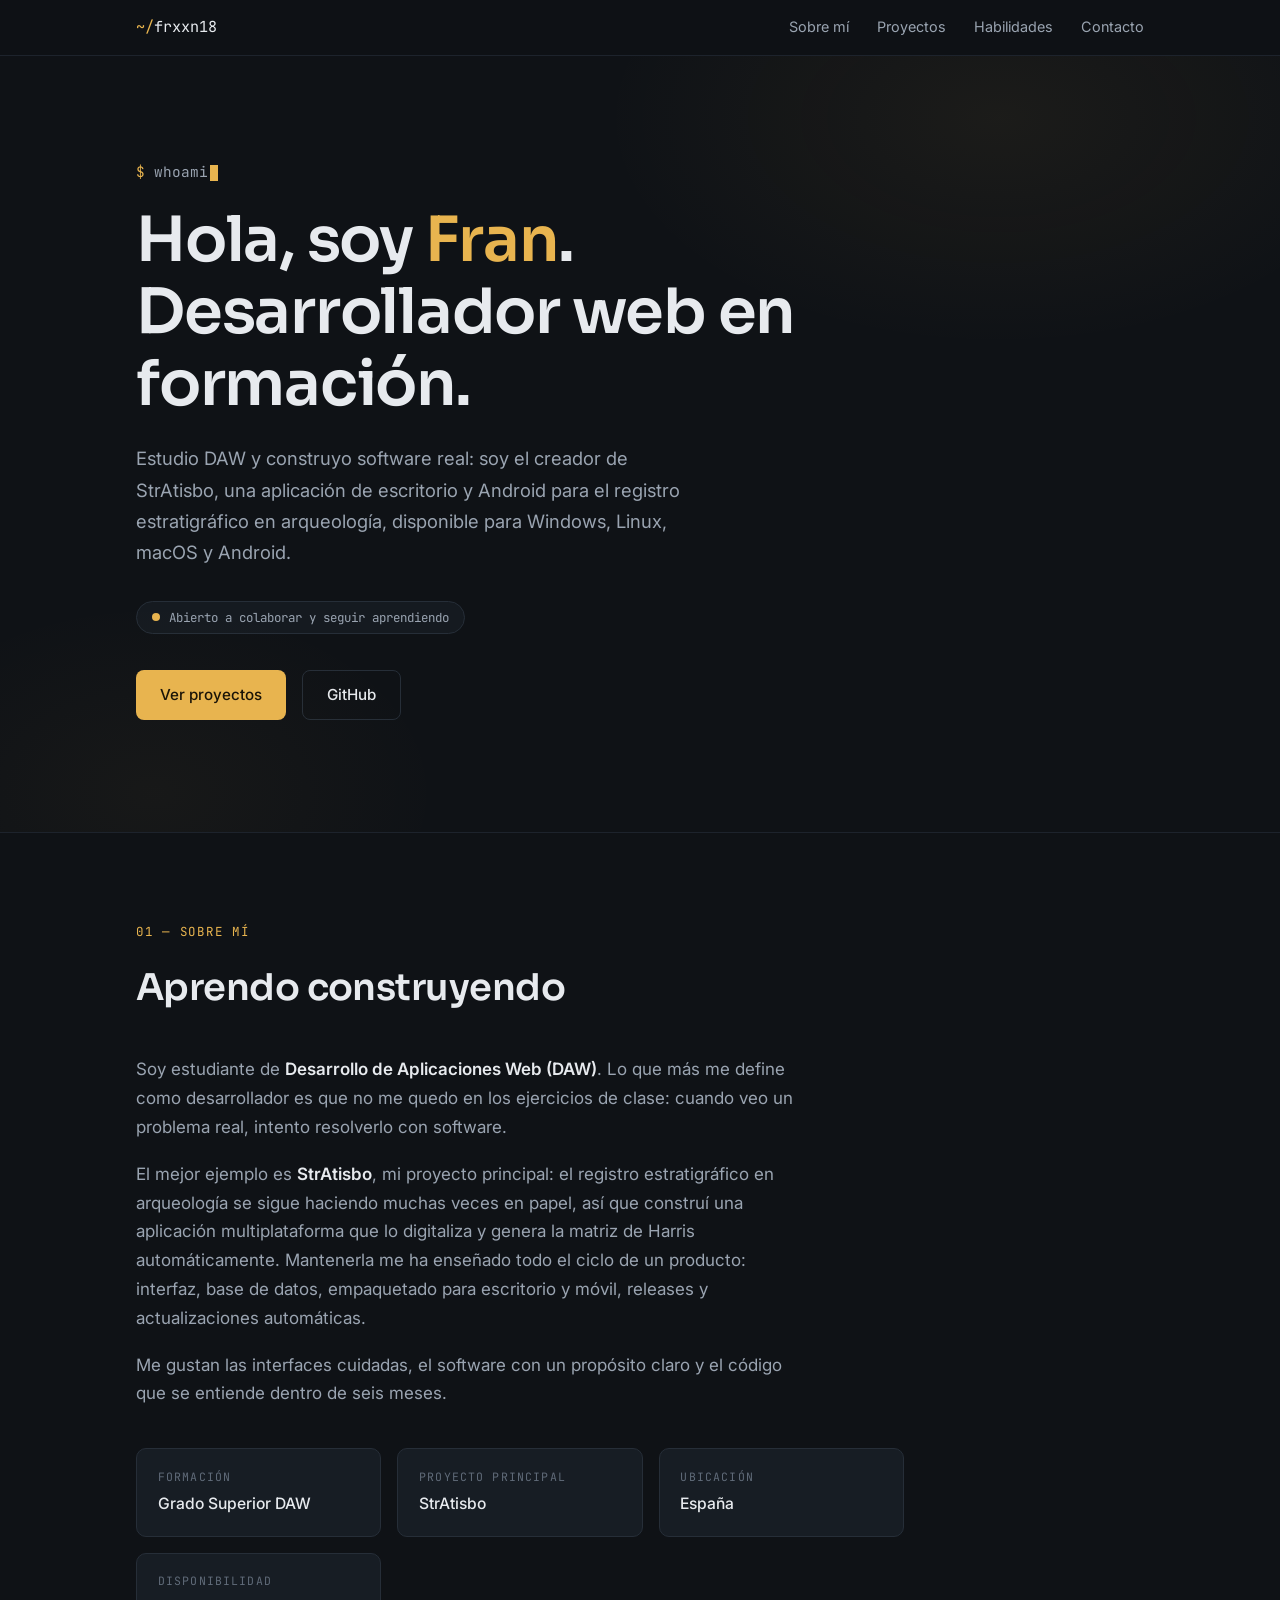
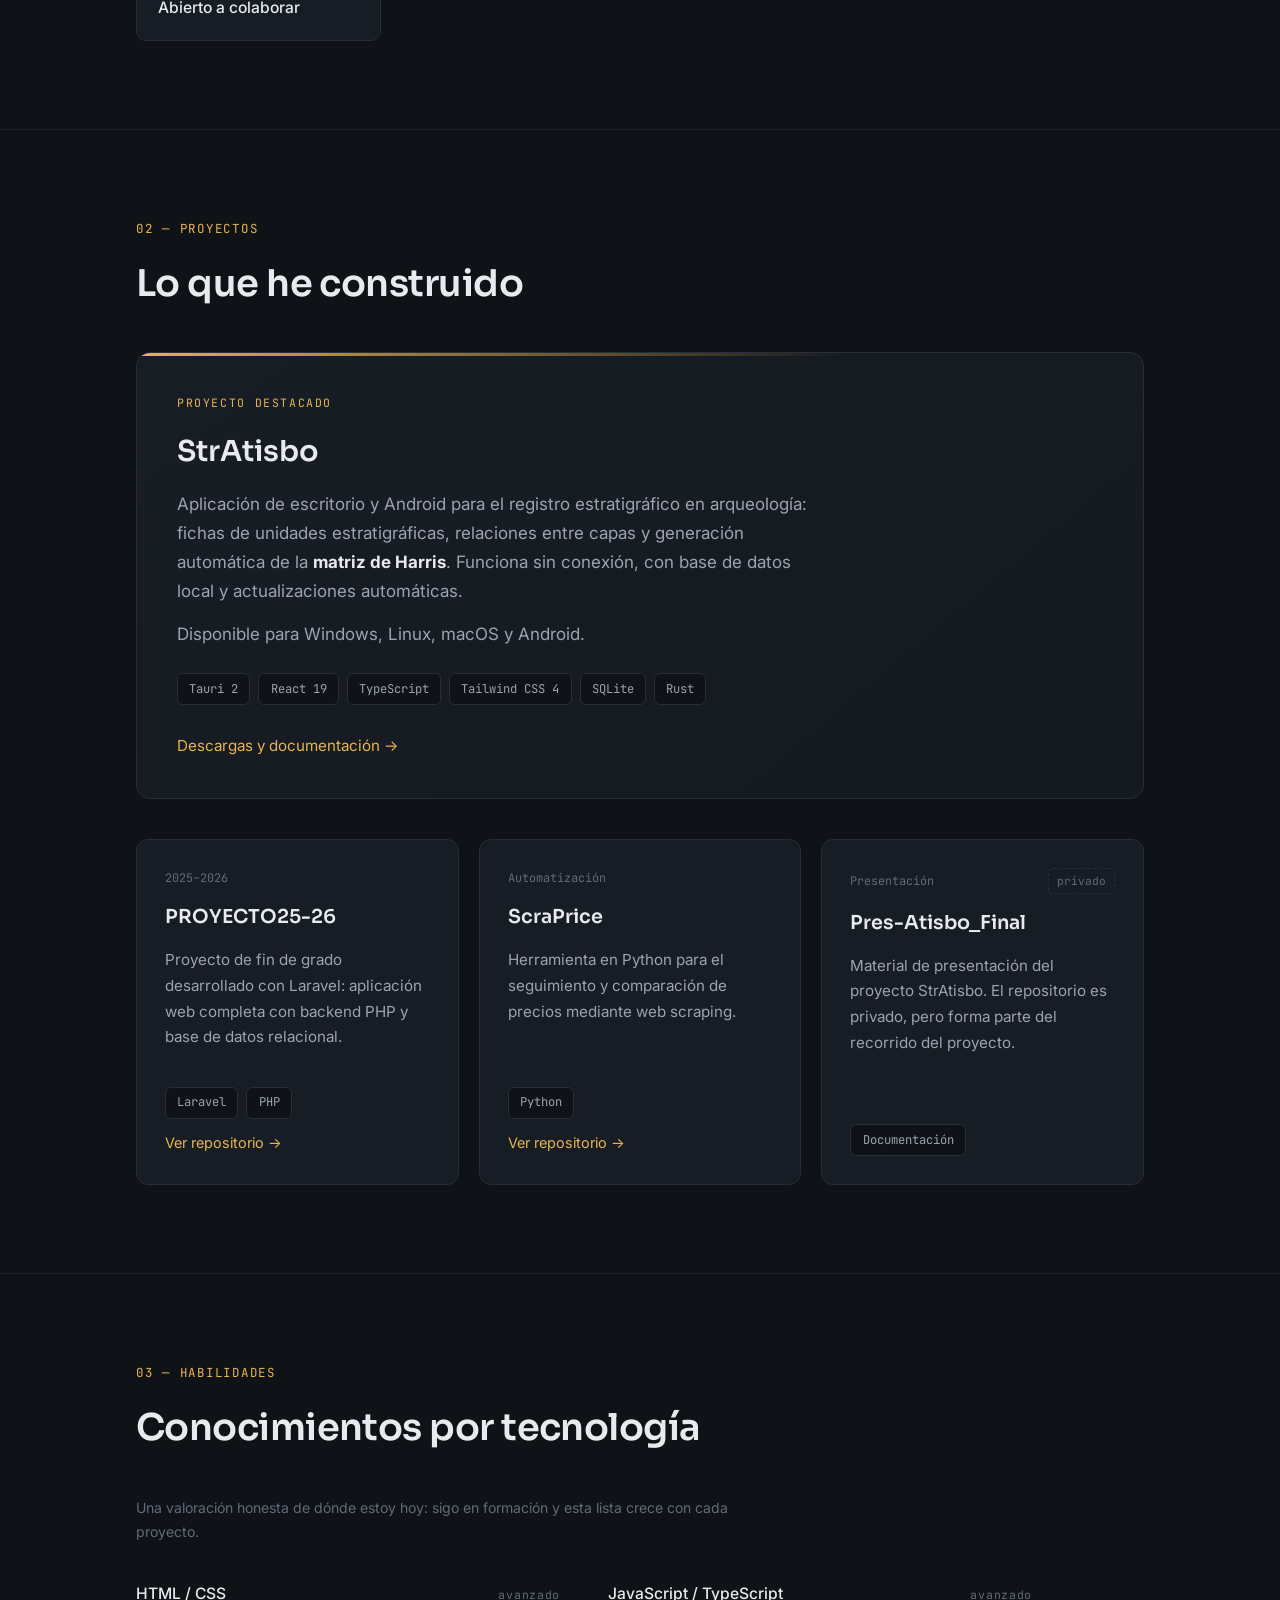
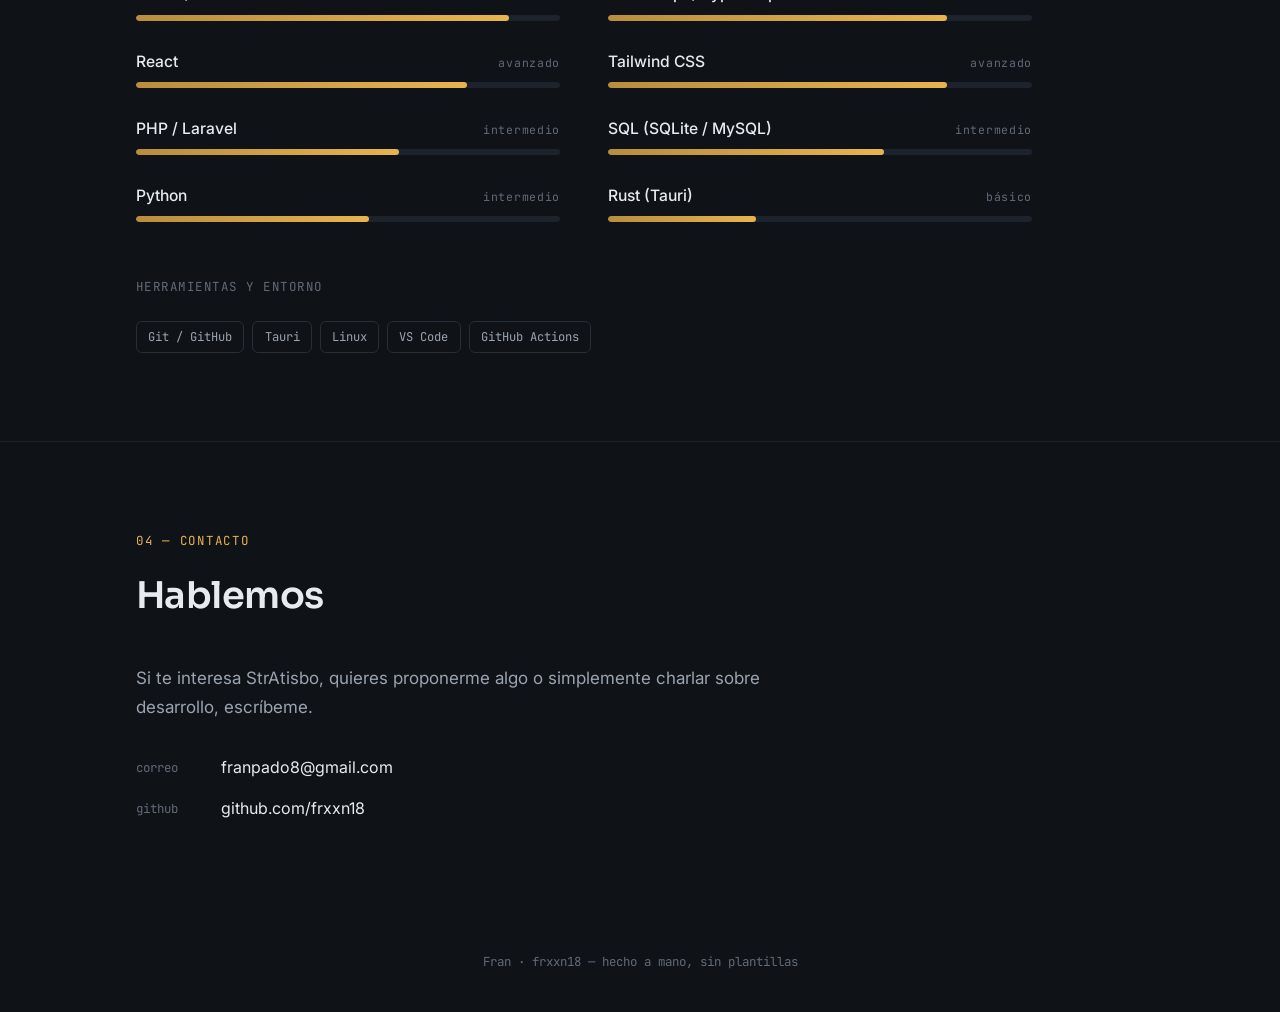
==== index.html @ 263c470e "Portfolio inicial: one-page en español profesional" ====
<!DOCTYPE html>
<html lang="es">
<head>
<meta charset="UTF-8">
<meta name="viewport" content="width=device-width, initial-scale=1.0">
<title>Fran · Desarrollador web</title>
<meta name="description" content="Portfolio de Fran (frxxn18): desarrollador web en formación (DAW) y creador de StrAtisbo. Proyectos, tecnologías y contacto.">
<link rel="preconnect" href="https://fonts.googleapis.com">
<link rel="preconnect" href="https://fonts.gstatic.com" crossorigin>
<link href="https://fonts.googleapis.com/css2?family=Sora:wght@400;500;600;700&family=Inter:wght@400;500;600&family=JetBrains+Mono:wght@400;500&display=swap" rel="stylesheet">
<link rel="icon" href="data:image/svg+xml,<svg xmlns='http://www.w3.org/2000/svg' viewBox='0 0 32 32'><rect width='32' height='32' rx='7' fill='%23101318'/><text x='16' y='22' font-family='monospace' font-size='15' font-weight='bold' fill='%23e8b44f' text-anchor='middle'>fr</text></svg>">
<style>
:root{
  --bg:#0f1216;
  --bg-raised:#151a20;
  --bg-card:#171d24;
  --line:#262e38;
  --line-soft:#1d232c;
  --text:#e7eaee;
  --text-dim:#9aa4b1;
  --text-faint:#606b79;
  --accent:#e8b44f;
  --accent-dim:#b98d3e;
  --font-display:"Sora",system-ui,sans-serif;
  --font-body:"Inter",system-ui,sans-serif;
  --font-mono:"JetBrains Mono",ui-monospace,monospace;
}
*{margin:0;padding:0;box-sizing:border-box}
html{scroll-behavior:smooth;scroll-padding-top:5.5rem}
body{
  background:var(--bg);
  color:var(--text);
  font-family:var(--font-body);
  font-size:1.0625rem;
  line-height:1.7;
  -webkit-font-smoothing:antialiased;
}
::selection{background:var(--accent);color:#14100a}
a{color:var(--accent);text-decoration:none}
a:hover{text-decoration:underline;text-underline-offset:3px}
.wrap{max-width:66rem;margin:0 auto;padding:0 1.5rem}

/* ---------- nav ---------- */
nav{
  position:sticky;top:0;z-index:50;
  background:rgba(15,18,22,.85);
  backdrop-filter:blur(12px);
  border-bottom:1px solid var(--line-soft);
}
.nav-inner{
  max-width:66rem;margin:0 auto;padding:.9rem 1.5rem;
  display:flex;align-items:center;justify-content:space-between;gap:1rem;
}
.brand{font-family:var(--font-mono);font-size:.95rem;color:var(--text)}
.brand:hover{text-decoration:none;color:var(--accent)}
.brand .accent{color:var(--accent)}
.nav-links{display:flex;gap:1.75rem;font-size:.9rem}
.nav-links a{color:var(--text-dim)}
.nav-links a:hover{color:var(--text);text-decoration:none}
@media(max-width:640px){.nav-links{display:none}}

/* ---------- hero ---------- */
header.hero{
  position:relative;
  padding:6.5rem 0 7rem;
  border-bottom:1px solid var(--line-soft);
  overflow:hidden;
}
.hero::before{
  content:"";position:absolute;inset:0;pointer-events:none;
  background:
    radial-gradient(38rem 22rem at 78% 8%,rgba(232,180,79,.06),transparent 65%),
    radial-gradient(30rem 20rem at 12% 95%,rgba(232,180,79,.04),transparent 60%);
}
.hero-kicker{
  font-family:var(--font-mono);font-size:.9rem;color:var(--text-dim);
  margin-bottom:1.25rem;display:block;
}
.hero-kicker .prompt{color:var(--accent)}
.hero-kicker .cursor{
  display:inline-block;width:.55em;height:1.1em;background:var(--accent);
  vertical-align:text-bottom;margin-left:2px;
  animation:blink 1.1s steps(1) infinite;
}
@keyframes blink{50%{opacity:0}}
h1{
  font-family:var(--font-display);font-weight:600;
  font-size:clamp(2.4rem,5.5vw,3.9rem);
  line-height:1.15;letter-spacing:-.02em;
  max-width:20ch;
}
h1 .accent{color:var(--accent)}
.hero p.lede{
  margin-top:1.5rem;max-width:35rem;
  color:var(--text-dim);font-size:1.15rem;
}
.status{
  display:inline-flex;align-items:center;gap:.55rem;
  font-family:var(--font-mono);font-size:.78rem;color:var(--text-dim);
  border:1px solid var(--line);border-radius:99px;
  padding:.32rem .95rem;margin-top:2rem;
  background:var(--bg-raised);
}
.status .dot{
  width:.5rem;height:.5rem;border-radius:50%;background:var(--accent);
  animation:pulse 2.4s infinite;
}
@keyframes pulse{
  0%{box-shadow:0 0 0 0 rgba(232,180,79,.45)}
  70%{box-shadow:0 0 0 7px rgba(232,180,79,0)}
  100%{box-shadow:0 0 0 0 rgba(232,180,79,0)}
}
.hero-actions{margin-top:2.25rem;display:flex;gap:1rem;flex-wrap:wrap}
.btn{
  display:inline-flex;align-items:center;gap:.5rem;
  padding:.7rem 1.5rem;border-radius:8px;
  font-size:.95rem;font-weight:500;
  transition:transform .15s ease,background .15s ease,border-color .15s ease;
}
.btn:hover{text-decoration:none;transform:translateY(-2px)}
.btn-solid{background:var(--accent);color:#171106}
.btn-solid:hover{background:#f0c165}
.btn-ghost{border:1px solid var(--line);color:var(--text)}
.btn-ghost:hover{border-color:var(--accent-dim)}

/* ---------- sections ---------- */
section{padding:5.5rem 0;border-bottom:1px solid var(--line-soft)}
.kicker{
  font-family:var(--font-mono);font-size:.78rem;letter-spacing:.14em;
  color:var(--accent);text-transform:uppercase;margin-bottom:.9rem;
}
h2{
  font-family:var(--font-display);font-weight:600;
  font-size:clamp(1.7rem,3.2vw,2.3rem);letter-spacing:-.015em;
  margin-bottom:2.25rem;
}
.prose{max-width:42rem;color:var(--text-dim)}
.prose p+p{margin-top:1.1rem}
.prose strong{color:var(--text);font-weight:600}

/* ---------- about facts ---------- */
.facts{
  margin-top:2.5rem;display:grid;
  grid-template-columns:repeat(auto-fit,minmax(13rem,1fr));
  gap:1rem;max-width:48rem;
}
.fact{
  border:1px solid var(--line);border-radius:10px;
  background:var(--bg-card);padding:1.1rem 1.3rem;
}
.fact .k{font-family:var(--font-mono);font-size:.72rem;letter-spacing:.1em;text-transform:uppercase;color:var(--text-faint)}
.fact .v{margin-top:.3rem;font-weight:500;font-size:.98rem}

/* ---------- featured project ---------- */
.featured{
  border:1px solid var(--line);border-radius:14px;
  background:linear-gradient(140deg,var(--bg-card),var(--bg-raised));
  padding:2.5rem;margin-bottom:2.5rem;
  position:relative;overflow:hidden;
}
.featured::before{
  content:"";position:absolute;top:0;left:0;right:0;height:3px;
  background:linear-gradient(90deg,var(--accent),transparent 70%);
}
.featured .tag-featured{
  font-family:var(--font-mono);font-size:.72rem;letter-spacing:.14em;
  text-transform:uppercase;color:var(--accent);margin-bottom:.9rem;display:block;
}
.featured h3{font-family:var(--font-display);font-size:1.8rem;font-weight:600;margin-bottom:.9rem}
.featured p{color:var(--text-dim);max-width:40rem}
.featured p+p{margin-top:.9rem}
.chips{display:flex;flex-wrap:wrap;gap:.5rem;margin-top:1.5rem}
.chip{
  font-family:var(--font-mono);font-size:.76rem;
  border:1px solid var(--line);border-radius:6px;
  padding:.28rem .7rem;color:var(--text-dim);background:var(--bg);
}
.featured .links{margin-top:1.75rem;display:flex;gap:1.5rem;flex-wrap:wrap;font-size:.95rem}

/* ---------- project grid ---------- */
.grid{display:grid;grid-template-columns:repeat(auto-fit,minmax(17rem,1fr));gap:1.25rem}
.card{
  border:1px solid var(--line);border-radius:12px;
  background:var(--bg-card);padding:1.75rem;
  display:flex;flex-direction:column;gap:.8rem;
  transition:border-color .2s ease,transform .2s ease;
}
.card:hover{border-color:var(--accent-dim);transform:translateY(-3px)}
.card h3{font-family:var(--font-display);font-size:1.2rem;font-weight:600}
.card p{color:var(--text-dim);font-size:.95rem;flex:1}
.card .meta{
  font-family:var(--font-mono);font-size:.74rem;color:var(--text-faint);
  display:flex;justify-content:space-between;align-items:center;gap:.5rem;
}
.card a.repo-link{font-size:.9rem}
.private-badge{
  font-family:var(--font-mono);font-size:.7rem;color:var(--text-faint);
  border:1px dashed var(--line);border-radius:5px;padding:.15rem .5rem;
}

/* ---------- skills ---------- */
.skills-note{color:var(--text-faint);font-size:.88rem;margin-bottom:2rem;max-width:38rem}
.skills{display:grid;grid-template-columns:repeat(auto-fit,minmax(19rem,1fr));gap:1rem 3rem;max-width:56rem}
.skill{padding:.35rem 0}
.skill .row{display:flex;justify-content:space-between;align-items:baseline;margin-bottom:.45rem}
.skill .name{font-weight:500;font-size:.98rem}
.skill .level{font-family:var(--font-mono);font-size:.72rem;color:var(--text-faint);letter-spacing:.06em}
.bar{height:6px;border-radius:99px;background:var(--line-soft);overflow:hidden}
.bar .fill{
  height:100%;border-radius:99px;
  background:linear-gradient(90deg,var(--accent-dim),var(--accent));
  width:0;transition:width 1s cubic-bezier(.22,.8,.35,1);
}
.tools-heading{
  font-family:var(--font-mono);font-size:.78rem;letter-spacing:.12em;
  text-transform:uppercase;color:var(--text-faint);
  margin:3rem 0 1rem;
}

/* ---------- contact ---------- */
.contact-box{max-width:42rem}
.contact-links{margin-top:2rem;display:flex;flex-direction:column;gap:.9rem}
.contact-links a{
  display:inline-flex;align-items:center;gap:.8rem;
  color:var(--text);font-size:1rem;width:fit-content;
}
.contact-links a:hover{color:var(--accent);text-decoration:none}
.contact-links .k{font-family:var(--font-mono);font-size:.78rem;color:var(--text-faint);min-width:4.5rem}

/* ---------- footer ---------- */
footer{padding:2.5rem 0;text-align:center}
footer p{font-family:var(--font-mono);font-size:.78rem;color:var(--text-faint)}

/* ---------- reveal ---------- */
.reveal{opacity:0;transform:translateY(18px);transition:opacity .6s ease,transform .6s ease}
.reveal.in{opacity:1;transform:none}
@media(prefers-reduced-motion:reduce){
  html{scroll-behavior:auto}
  .reveal{opacity:1;transform:none;transition:none}
  .status .dot,.hero-kicker .cursor{animation:none}
  .btn,.card{transition:none}
  .bar .fill{transition:none}
}
</style>
</head>
<body>

<nav>
  <div class="nav-inner">
    <a class="brand" href="#top"><span class="accent">~/</span>frxxn18</a>
    <div class="nav-links">
      <a href="#sobre-mi">Sobre mí</a>
      <a href="#proyectos">Proyectos</a>
      <a href="#habilidades">Habilidades</a>
      <a href="#contacto">Contacto</a>
    </div>
  </div>
</nav>

<header class="hero" id="top">
  <div class="wrap">
    <span class="hero-kicker"><span class="prompt">$</span> whoami<span class="cursor" aria-hidden="true"></span></span>
    <h1>Hola, soy <span class="accent">Fran</span>.<br>Desarrollador web en formación.</h1>
    <p class="lede">
      Estudio DAW y construyo software real: soy el creador de StrAtisbo,
      una aplicación de escritorio y Android para el registro estratigráfico
      en arqueología, disponible para Windows, Linux, macOS y Android.
    </p>
    <div>
      <span class="status"><span class="dot"></span>Abierto a colaborar y seguir aprendiendo</span>
    </div>
    <div class="hero-actions">
      <a class="btn btn-solid" href="#proyectos">Ver proyectos</a>
      <a class="btn btn-ghost" href="https://github.com/frxxn18" target="_blank" rel="noopener">GitHub</a>
    </div>
  </div>
</header>

<section id="sobre-mi">
  <div class="wrap reveal">
    <p class="kicker">01 — Sobre mí</p>
    <h2>Aprendo construyendo</h2>
    <div class="prose">
      <p>
        Soy estudiante de <strong>Desarrollo de Aplicaciones Web (DAW)</strong>.
        Lo que más me define como desarrollador es que no me quedo en los
        ejercicios de clase: cuando veo un problema real, intento resolverlo
        con software.
      </p>
      <p>
        El mejor ejemplo es <strong>StrAtisbo</strong>, mi proyecto principal:
        el registro estratigráfico en arqueología se sigue haciendo muchas
        veces en papel, así que construí una aplicación multiplataforma que
        lo digitaliza y genera la matriz de Harris automáticamente. Mantenerla
        me ha enseñado todo el ciclo de un producto: interfaz, base de datos,
        empaquetado para escritorio y móvil, releases y actualizaciones
        automáticas.
      </p>
      <p>
        Me gustan las interfaces cuidadas, el software con un propósito claro
        y el código que se entiende dentro de seis meses.
      </p>
    </div>
    <div class="facts">
      <div class="fact"><div class="k">Formación</div><div class="v">Grado Superior DAW</div></div>
      <div class="fact"><div class="k">Proyecto principal</div><div class="v">StrAtisbo</div></div>
      <div class="fact"><div class="k">Ubicación</div><div class="v">España</div></div>
      <div class="fact"><div class="k">Disponibilidad</div><div class="v">Abierto a colaborar</div></div>
    </div>
  </div>
</section>

<section id="proyectos">
  <div class="wrap">
    <div class="reveal">
      <p class="kicker">02 — Proyectos</p>
      <h2>Lo que he construido</h2>
    </div>

    <article class="featured reveal">
      <span class="tag-featured">Proyecto destacado</span>
      <h3>StrAtisbo</h3>
      <p>
        Aplicación de escritorio y Android para el registro estratigráfico en
        arqueología: fichas de unidades estratigráficas, relaciones entre capas
        y generación automática de la <strong style="color:var(--text)">matriz de Harris</strong>.
        Funciona sin conexión, con base de datos local y actualizaciones automáticas.
      </p>
      <p>Disponible para Windows, Linux, macOS y Android.</p>
      <div class="chips">
        <span class="chip">Tauri 2</span>
        <span class="chip">React 19</span>
        <span class="chip">TypeScript</span>
        <span class="chip">Tailwind CSS 4</span>
        <span class="chip">SQLite</span>
        <span class="chip">Rust</span>
      </div>
      <div class="links">
        <a href="https://github.com/frxxn18/StrAtisbo_Releases" target="_blank" rel="noopener">Descargas y documentación →</a>
      </div>
    </article>

    <div class="grid">
      <article class="card reveal">
        <div class="meta"><span>2025–2026</span></div>
        <h3>PROYECTO25-26</h3>
        <p>
          Proyecto de fin de grado desarrollado con Laravel: aplicación web
          completa con backend PHP y base de datos relacional.
        </p>
        <div class="chips"><span class="chip">Laravel</span><span class="chip">PHP</span></div>
        <a class="repo-link" href="https://github.com/frxxn18/PROYECTO25-26" target="_blank" rel="noopener">Ver repositorio →</a>
      </article>

      <article class="card reveal">
        <div class="meta"><span>Automatización</span></div>
        <h3>ScraPrice</h3>
        <p>
          Herramienta en Python para el seguimiento y comparación de precios
          mediante web scraping.
        </p>
        <div class="chips"><span class="chip">Python</span></div>
        <a class="repo-link" href="https://github.com/frxxn18/ScraPrice" target="_blank" rel="noopener">Ver repositorio →</a>
      </article>

      <article class="card reveal">
        <div class="meta"><span>Presentación</span><span class="private-badge">privado</span></div>
        <h3>Pres-Atisbo_Final</h3>
        <p>
          Material de presentación del proyecto StrAtisbo. El repositorio es
          privado, pero forma parte del recorrido del proyecto.
        </p>
        <div class="chips"><span class="chip">Documentación</span></div>
      </article>
    </div>
  </div>
</section>

<section id="habilidades">
  <div class="wrap reveal">
    <p class="kicker">03 — Habilidades</p>
    <h2>Conocimientos por tecnología</h2>
    <p class="skills-note">
      Una valoración honesta de dónde estoy hoy: sigo en formación y esta
      lista crece con cada proyecto.
    </p>
    <div class="skills">
      <div class="skill">
        <div class="row"><span class="name">HTML / CSS</span><span class="level">avanzado</span></div>
        <div class="bar"><div class="fill" data-w="88%"></div></div>
      </div>
      <div class="skill">
        <div class="row"><span class="name">JavaScript / TypeScript</span><span class="level">avanzado</span></div>
        <div class="bar"><div class="fill" data-w="80%"></div></div>
      </div>
      <div class="skill">
        <div class="row"><span class="name">React</span><span class="level">avanzado</span></div>
        <div class="bar"><div class="fill" data-w="78%"></div></div>
      </div>
      <div class="skill">
        <div class="row"><span class="name">Tailwind CSS</span><span class="level">avanzado</span></div>
        <div class="bar"><div class="fill" data-w="80%"></div></div>
      </div>
      <div class="skill">
        <div class="row"><span class="name">PHP / Laravel</span><span class="level">intermedio</span></div>
        <div class="bar"><div class="fill" data-w="62%"></div></div>
      </div>
      <div class="skill">
        <div class="row"><span class="name">SQL (SQLite / MySQL)</span><span class="level">intermedio</span></div>
        <div class="bar"><div class="fill" data-w="65%"></div></div>
      </div>
      <div class="skill">
        <div class="row"><span class="name">Python</span><span class="level">intermedio</span></div>
        <div class="bar"><div class="fill" data-w="55%"></div></div>
      </div>
      <div class="skill">
        <div class="row"><span class="name">Rust (Tauri)</span><span class="level">básico</span></div>
        <div class="bar"><div class="fill" data-w="35%"></div></div>
      </div>
    </div>
    <p class="tools-heading">Herramientas y entorno</p>
    <div class="chips">
      <span class="chip">Git / GitHub</span>
      <span class="chip">Tauri</span>
      <span class="chip">Linux</span>
      <span class="chip">VS Code</span>
      <span class="chip">GitHub Actions</span>
    </div>
  </div>
</section>

<section id="contacto" style="border-bottom:none">
  <div class="wrap reveal">
    <p class="kicker">04 — Contacto</p>
    <h2>Hablemos</h2>
    <div class="contact-box">
      <p class="prose">
        Si te interesa StrAtisbo, quieres proponerme algo o simplemente
        charlar sobre desarrollo, escríbeme.
      </p>
      <div class="contact-links">
        <a href="mailto:franpado8@gmail.com"><span class="k">correo</span>franpado8@gmail.com</a>
        <a href="https://github.com/frxxn18" target="_blank" rel="noopener"><span class="k">github</span>github.com/frxxn18</a>
      </div>
    </div>
  </div>
</section>

<footer>
  <div class="wrap">
    <p>Fran · frxxn18 — hecho a mano, sin plantillas</p>
  </div>
</footer>

<script>
const io=new IntersectionObserver(es=>{
  es.forEach(e=>{
    if(!e.isIntersecting)return;
    e.target.classList.add("in");
    e.target.querySelectorAll(".fill").forEach(f=>{f.style.width=f.dataset.w});
    io.unobserve(e.target);
  });
},{threshold:.12});
document.querySelectorAll(".reveal").forEach(el=>io.observe(el));
</script>

</body>
</html>
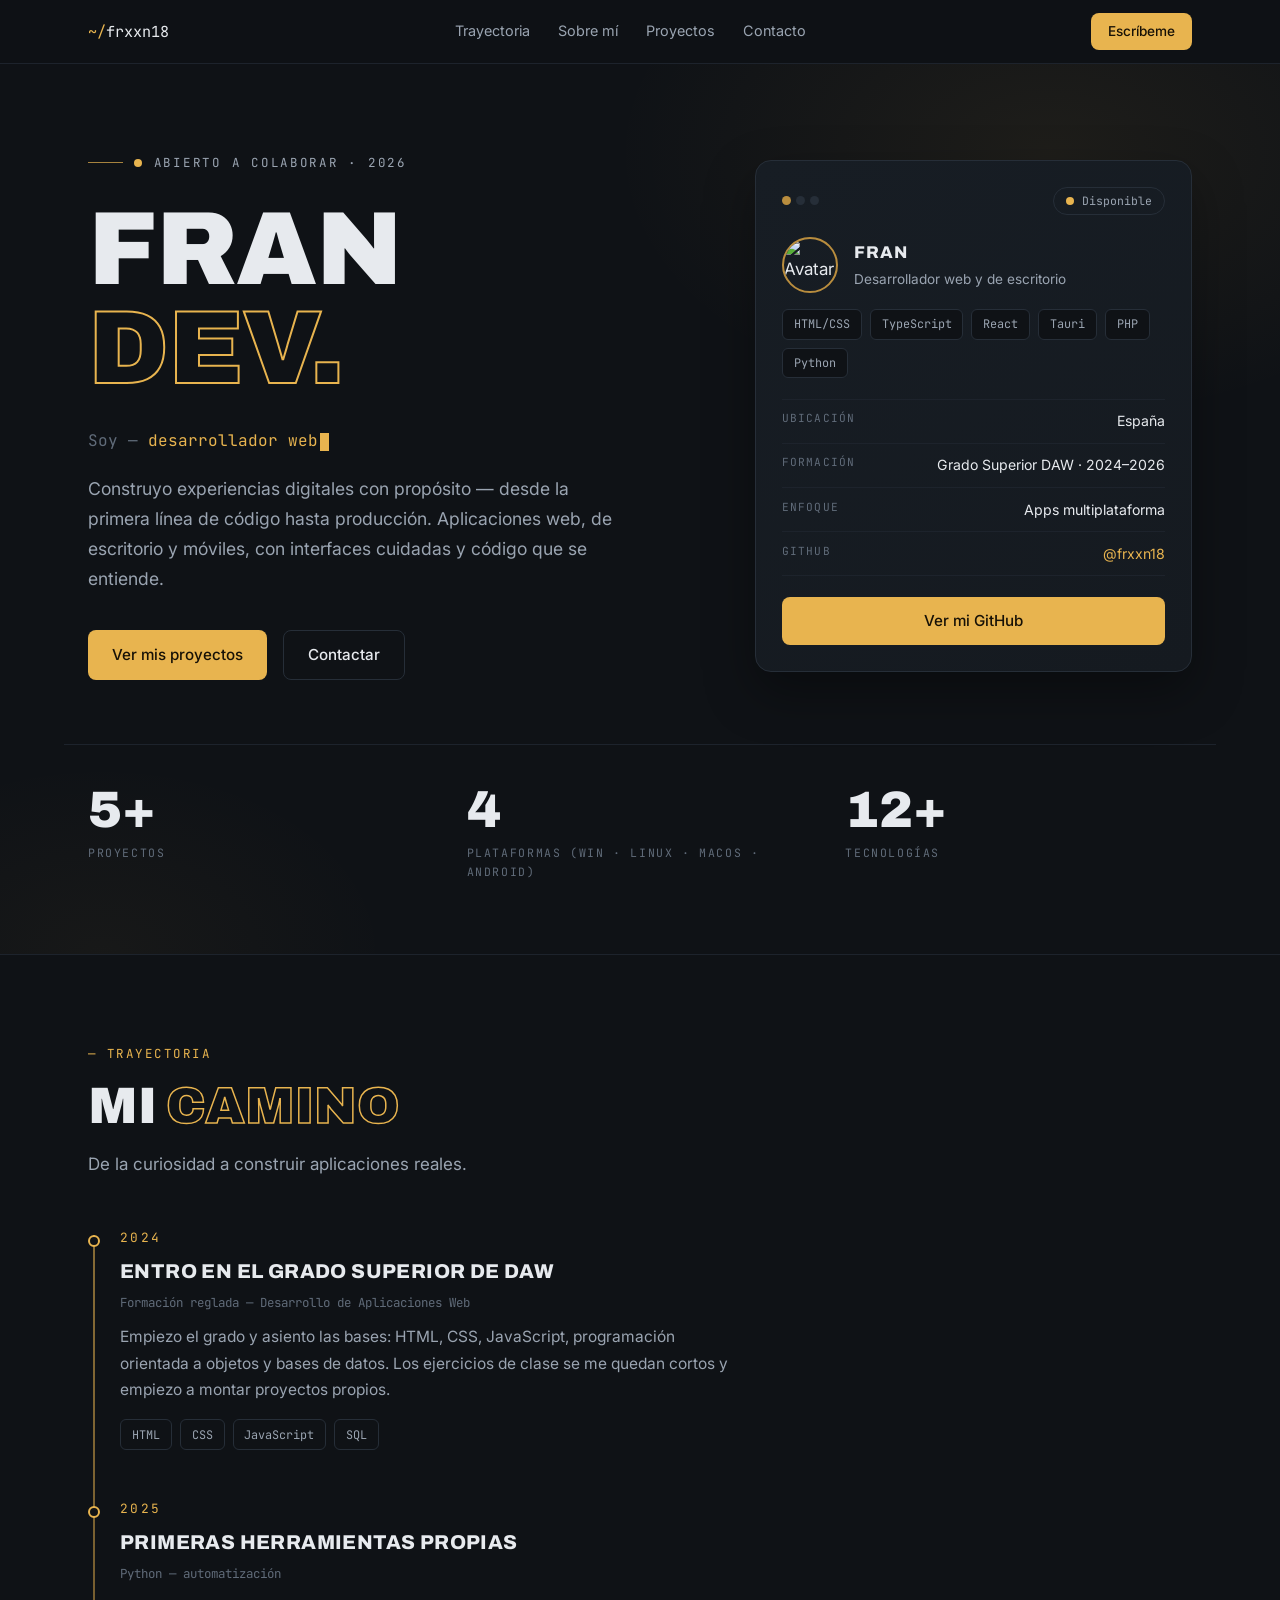
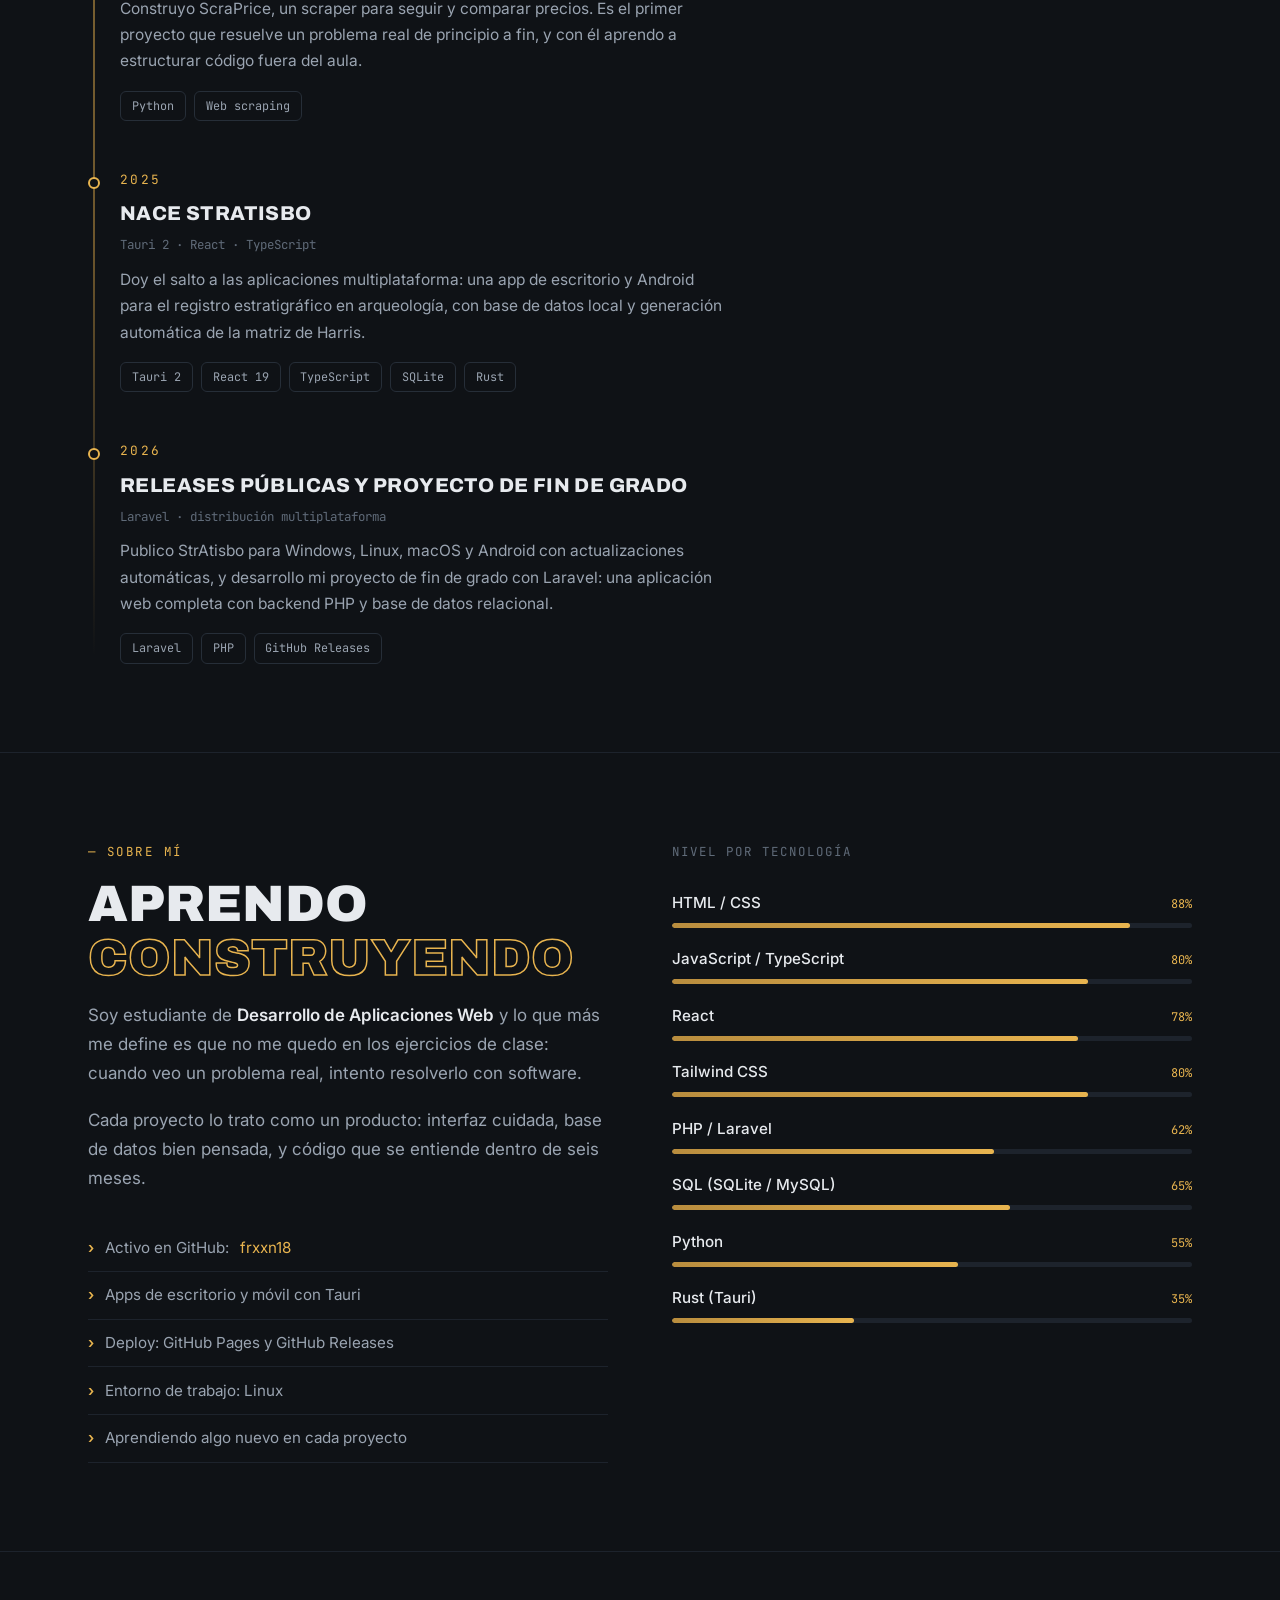
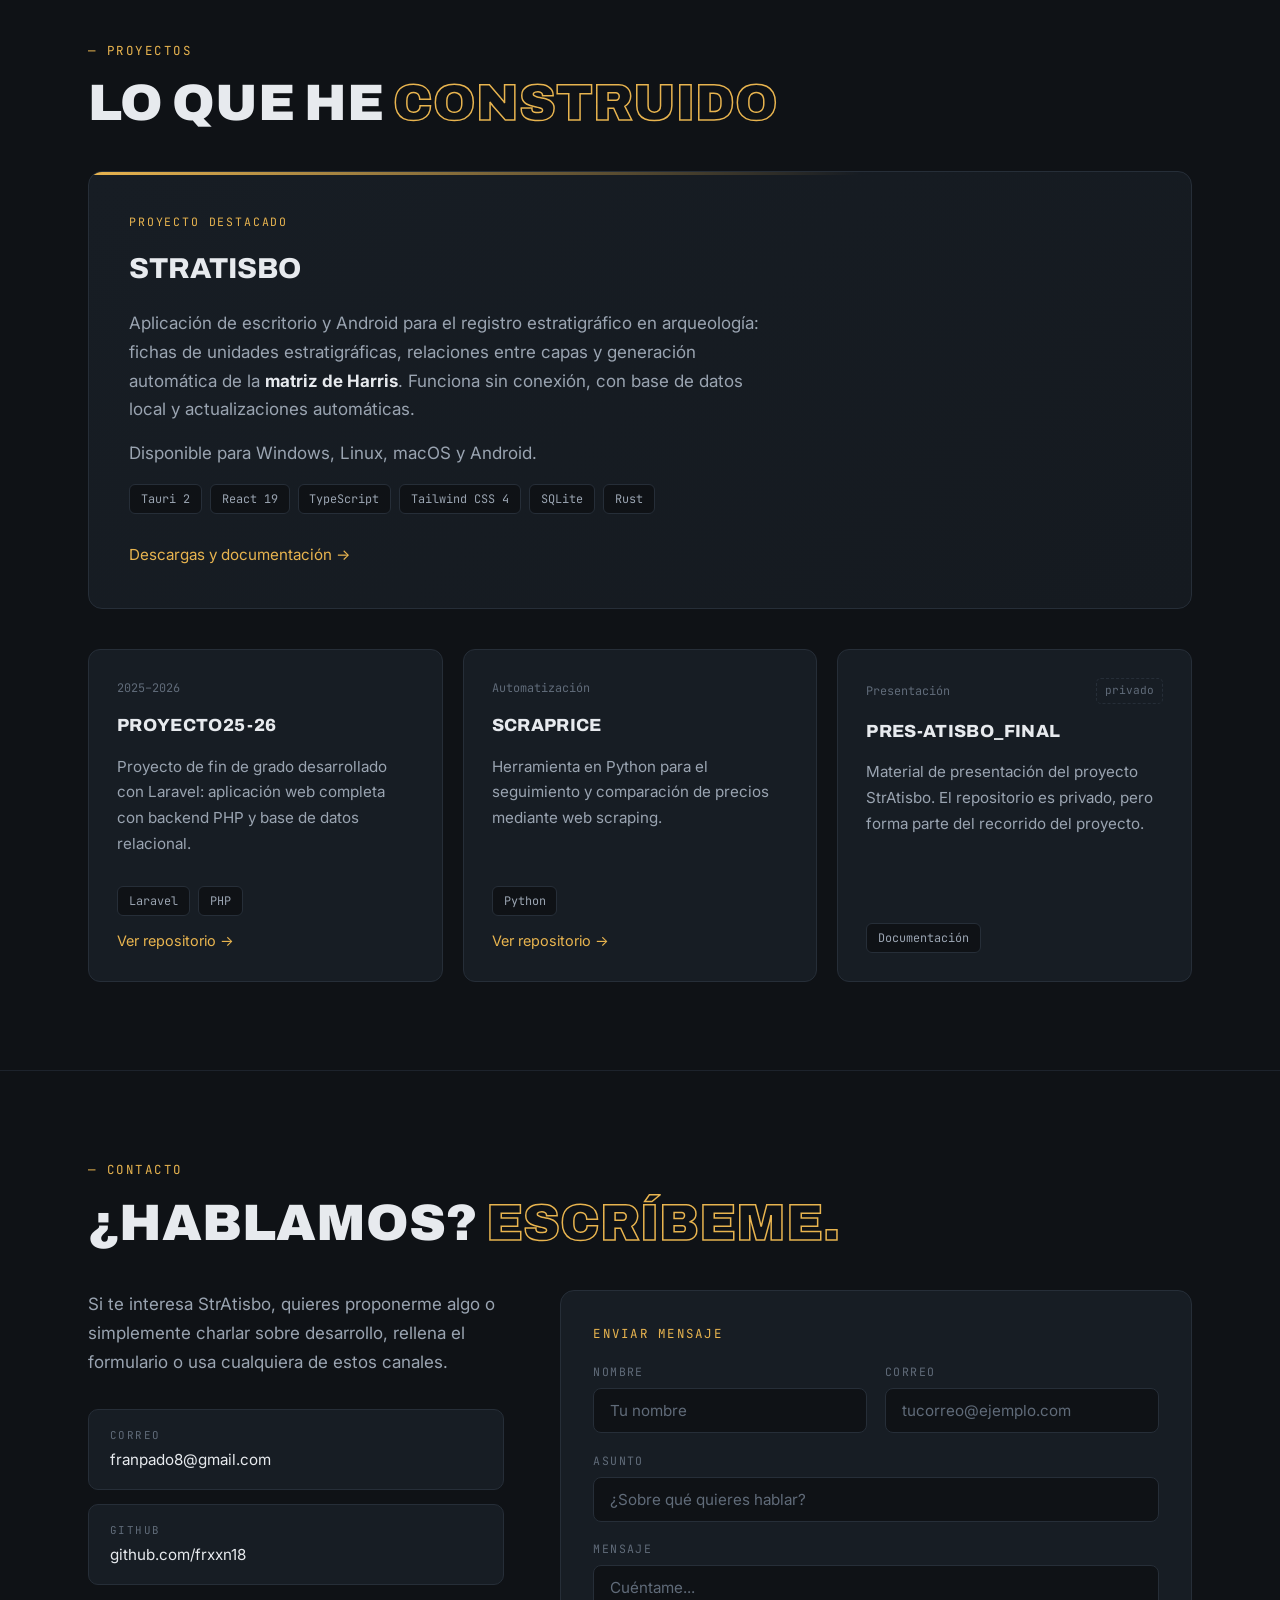
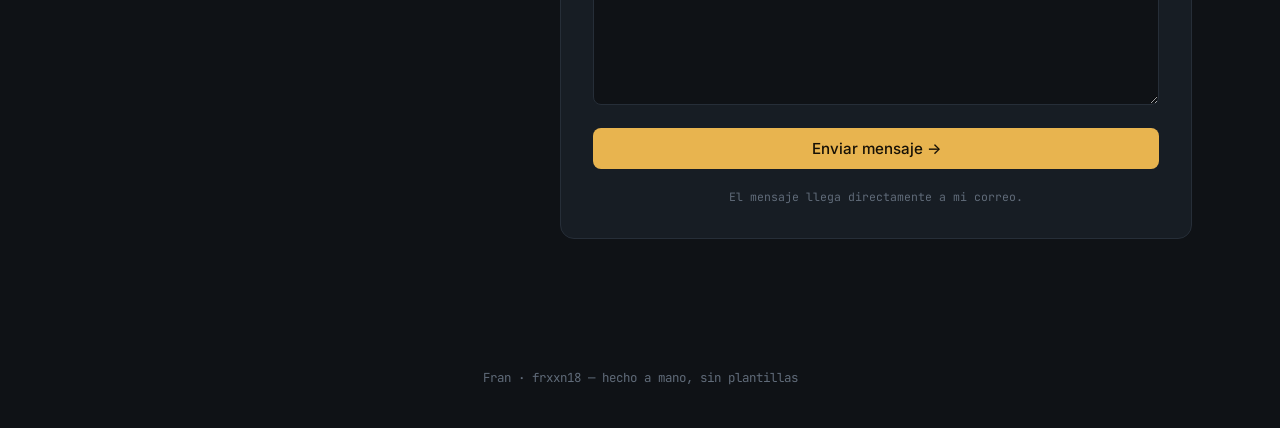
==== commit 99af12b6: "Rediseño: estructura en ficheros separados, hero ampliado, timeline, formulario de contacto" ====
--- a/index.html
+++ b/index.html
@@ -4,244 +4,12 @@
 <meta charset="UTF-8">
 <meta name="viewport" content="width=device-width, initial-scale=1.0">
 <title>Fran · Desarrollador web</title>
-<meta name="description" content="Portfolio de Fran (frxxn18): desarrollador web en formación (DAW) y creador de StrAtisbo. Proyectos, tecnologías y contacto.">
+<meta name="description" content="Portfolio de Fran (frxxn18): desarrollador web en formación (DAW). Proyectos, trayectoria, tecnologías y contacto.">
 <link rel="preconnect" href="https://fonts.googleapis.com">
 <link rel="preconnect" href="https://fonts.gstatic.com" crossorigin>
-<link href="https://fonts.googleapis.com/css2?family=Sora:wght@400;500;600;700&family=Inter:wght@400;500;600&family=JetBrains+Mono:wght@400;500&display=swap" rel="stylesheet">
+<link href="https://fonts.googleapis.com/css2?family=Archivo:wght@600;700;800;900&family=Inter:wght@400;500;600&family=JetBrains+Mono:wght@400;500&display=swap" rel="stylesheet">
 <link rel="icon" href="data:image/svg+xml,<svg xmlns='http://www.w3.org/2000/svg' viewBox='0 0 32 32'><rect width='32' height='32' rx='7' fill='%23101318'/><text x='16' y='22' font-family='monospace' font-size='15' font-weight='bold' fill='%23e8b44f' text-anchor='middle'>fr</text></svg>">
-<style>
-:root{
-  --bg:#0f1216;
-  --bg-raised:#151a20;
-  --bg-card:#171d24;
-  --line:#262e38;
-  --line-soft:#1d232c;
-  --text:#e7eaee;
-  --text-dim:#9aa4b1;
-  --text-faint:#606b79;
-  --accent:#e8b44f;
-  --accent-dim:#b98d3e;
-  --font-display:"Sora",system-ui,sans-serif;
-  --font-body:"Inter",system-ui,sans-serif;
-  --font-mono:"JetBrains Mono",ui-monospace,monospace;
-}
-*{margin:0;padding:0;box-sizing:border-box}
-html{scroll-behavior:smooth;scroll-padding-top:5.5rem}
-body{
-  background:var(--bg);
-  color:var(--text);
-  font-family:var(--font-body);
-  font-size:1.0625rem;
-  line-height:1.7;
-  -webkit-font-smoothing:antialiased;
-}
-::selection{background:var(--accent);color:#14100a}
-a{color:var(--accent);text-decoration:none}
-a:hover{text-decoration:underline;text-underline-offset:3px}
-.wrap{max-width:66rem;margin:0 auto;padding:0 1.5rem}
-
-/* ---------- nav ---------- */
-nav{
-  position:sticky;top:0;z-index:50;
-  background:rgba(15,18,22,.85);
-  backdrop-filter:blur(12px);
-  border-bottom:1px solid var(--line-soft);
-}
-.nav-inner{
-  max-width:66rem;margin:0 auto;padding:.9rem 1.5rem;
-  display:flex;align-items:center;justify-content:space-between;gap:1rem;
-}
-.brand{font-family:var(--font-mono);font-size:.95rem;color:var(--text)}
-.brand:hover{text-decoration:none;color:var(--accent)}
-.brand .accent{color:var(--accent)}
-.nav-links{display:flex;gap:1.75rem;font-size:.9rem}
-.nav-links a{color:var(--text-dim)}
-.nav-links a:hover{color:var(--text);text-decoration:none}
-@media(max-width:640px){.nav-links{display:none}}
-
-/* ---------- hero ---------- */
-header.hero{
-  position:relative;
-  padding:6.5rem 0 7rem;
-  border-bottom:1px solid var(--line-soft);
-  overflow:hidden;
-}
-.hero::before{
-  content:"";position:absolute;inset:0;pointer-events:none;
-  background:
-    radial-gradient(38rem 22rem at 78% 8%,rgba(232,180,79,.06),transparent 65%),
-    radial-gradient(30rem 20rem at 12% 95%,rgba(232,180,79,.04),transparent 60%);
-}
-.hero-kicker{
-  font-family:var(--font-mono);font-size:.9rem;color:var(--text-dim);
-  margin-bottom:1.25rem;display:block;
-}
-.hero-kicker .prompt{color:var(--accent)}
-.hero-kicker .cursor{
-  display:inline-block;width:.55em;height:1.1em;background:var(--accent);
-  vertical-align:text-bottom;margin-left:2px;
-  animation:blink 1.1s steps(1) infinite;
-}
-@keyframes blink{50%{opacity:0}}
-h1{
-  font-family:var(--font-display);font-weight:600;
-  font-size:clamp(2.4rem,5.5vw,3.9rem);
-  line-height:1.15;letter-spacing:-.02em;
-  max-width:20ch;
-}
-h1 .accent{color:var(--accent)}
-.hero p.lede{
-  margin-top:1.5rem;max-width:35rem;
-  color:var(--text-dim);font-size:1.15rem;
-}
-.status{
-  display:inline-flex;align-items:center;gap:.55rem;
-  font-family:var(--font-mono);font-size:.78rem;color:var(--text-dim);
-  border:1px solid var(--line);border-radius:99px;
-  padding:.32rem .95rem;margin-top:2rem;
-  background:var(--bg-raised);
-}
-.status .dot{
-  width:.5rem;height:.5rem;border-radius:50%;background:var(--accent);
-  animation:pulse 2.4s infinite;
-}
-@keyframes pulse{
-  0%{box-shadow:0 0 0 0 rgba(232,180,79,.45)}
-  70%{box-shadow:0 0 0 7px rgba(232,180,79,0)}
-  100%{box-shadow:0 0 0 0 rgba(232,180,79,0)}
-}
-.hero-actions{margin-top:2.25rem;display:flex;gap:1rem;flex-wrap:wrap}
-.btn{
-  display:inline-flex;align-items:center;gap:.5rem;
-  padding:.7rem 1.5rem;border-radius:8px;
-  font-size:.95rem;font-weight:500;
-  transition:transform .15s ease,background .15s ease,border-color .15s ease;
-}
-.btn:hover{text-decoration:none;transform:translateY(-2px)}
-.btn-solid{background:var(--accent);color:#171106}
-.btn-solid:hover{background:#f0c165}
-.btn-ghost{border:1px solid var(--line);color:var(--text)}
-.btn-ghost:hover{border-color:var(--accent-dim)}
-
-/* ---------- sections ---------- */
-section{padding:5.5rem 0;border-bottom:1px solid var(--line-soft)}
-.kicker{
-  font-family:var(--font-mono);font-size:.78rem;letter-spacing:.14em;
-  color:var(--accent);text-transform:uppercase;margin-bottom:.9rem;
-}
-h2{
-  font-family:var(--font-display);font-weight:600;
-  font-size:clamp(1.7rem,3.2vw,2.3rem);letter-spacing:-.015em;
-  margin-bottom:2.25rem;
-}
-.prose{max-width:42rem;color:var(--text-dim)}
-.prose p+p{margin-top:1.1rem}
-.prose strong{color:var(--text);font-weight:600}
-
-/* ---------- about facts ---------- */
-.facts{
-  margin-top:2.5rem;display:grid;
-  grid-template-columns:repeat(auto-fit,minmax(13rem,1fr));
-  gap:1rem;max-width:48rem;
-}
-.fact{
-  border:1px solid var(--line);border-radius:10px;
-  background:var(--bg-card);padding:1.1rem 1.3rem;
-}
-.fact .k{font-family:var(--font-mono);font-size:.72rem;letter-spacing:.1em;text-transform:uppercase;color:var(--text-faint)}
-.fact .v{margin-top:.3rem;font-weight:500;font-size:.98rem}
-
-/* ---------- featured project ---------- */
-.featured{
-  border:1px solid var(--line);border-radius:14px;
-  background:linear-gradient(140deg,var(--bg-card),var(--bg-raised));
-  padding:2.5rem;margin-bottom:2.5rem;
-  position:relative;overflow:hidden;
-}
-.featured::before{
-  content:"";position:absolute;top:0;left:0;right:0;height:3px;
-  background:linear-gradient(90deg,var(--accent),transparent 70%);
-}
-.featured .tag-featured{
-  font-family:var(--font-mono);font-size:.72rem;letter-spacing:.14em;
-  text-transform:uppercase;color:var(--accent);margin-bottom:.9rem;display:block;
-}
-.featured h3{font-family:var(--font-display);font-size:1.8rem;font-weight:600;margin-bottom:.9rem}
-.featured p{color:var(--text-dim);max-width:40rem}
-.featured p+p{margin-top:.9rem}
-.chips{display:flex;flex-wrap:wrap;gap:.5rem;margin-top:1.5rem}
-.chip{
-  font-family:var(--font-mono);font-size:.76rem;
-  border:1px solid var(--line);border-radius:6px;
-  padding:.28rem .7rem;color:var(--text-dim);background:var(--bg);
-}
-.featured .links{margin-top:1.75rem;display:flex;gap:1.5rem;flex-wrap:wrap;font-size:.95rem}
-
-/* ---------- project grid ---------- */
-.grid{display:grid;grid-template-columns:repeat(auto-fit,minmax(17rem,1fr));gap:1.25rem}
-.card{
-  border:1px solid var(--line);border-radius:12px;
-  background:var(--bg-card);padding:1.75rem;
-  display:flex;flex-direction:column;gap:.8rem;
-  transition:border-color .2s ease,transform .2s ease;
-}
-.card:hover{border-color:var(--accent-dim);transform:translateY(-3px)}
-.card h3{font-family:var(--font-display);font-size:1.2rem;font-weight:600}
-.card p{color:var(--text-dim);font-size:.95rem;flex:1}
-.card .meta{
-  font-family:var(--font-mono);font-size:.74rem;color:var(--text-faint);
-  display:flex;justify-content:space-between;align-items:center;gap:.5rem;
-}
-.card a.repo-link{font-size:.9rem}
-.private-badge{
-  font-family:var(--font-mono);font-size:.7rem;color:var(--text-faint);
-  border:1px dashed var(--line);border-radius:5px;padding:.15rem .5rem;
-}
-
-/* ---------- skills ---------- */
-.skills-note{color:var(--text-faint);font-size:.88rem;margin-bottom:2rem;max-width:38rem}
-.skills{display:grid;grid-template-columns:repeat(auto-fit,minmax(19rem,1fr));gap:1rem 3rem;max-width:56rem}
-.skill{padding:.35rem 0}
-.skill .row{display:flex;justify-content:space-between;align-items:baseline;margin-bottom:.45rem}
-.skill .name{font-weight:500;font-size:.98rem}
-.skill .level{font-family:var(--font-mono);font-size:.72rem;color:var(--text-faint);letter-spacing:.06em}
-.bar{height:6px;border-radius:99px;background:var(--line-soft);overflow:hidden}
-.bar .fill{
-  height:100%;border-radius:99px;
-  background:linear-gradient(90deg,var(--accent-dim),var(--accent));
-  width:0;transition:width 1s cubic-bezier(.22,.8,.35,1);
-}
-.tools-heading{
-  font-family:var(--font-mono);font-size:.78rem;letter-spacing:.12em;
-  text-transform:uppercase;color:var(--text-faint);
-  margin:3rem 0 1rem;
-}
-
-/* ---------- contact ---------- */
-.contact-box{max-width:42rem}
-.contact-links{margin-top:2rem;display:flex;flex-direction:column;gap:.9rem}
-.contact-links a{
-  display:inline-flex;align-items:center;gap:.8rem;
-  color:var(--text);font-size:1rem;width:fit-content;
-}
-.contact-links a:hover{color:var(--accent);text-decoration:none}
-.contact-links .k{font-family:var(--font-mono);font-size:.78rem;color:var(--text-faint);min-width:4.5rem}
-
-/* ---------- footer ---------- */
-footer{padding:2.5rem 0;text-align:center}
-footer p{font-family:var(--font-mono);font-size:.78rem;color:var(--text-faint)}
-
-/* ---------- reveal ---------- */
-.reveal{opacity:0;transform:translateY(18px);transition:opacity .6s ease,transform .6s ease}
-.reveal.in{opacity:1;transform:none}
-@media(prefers-reduced-motion:reduce){
-  html{scroll-behavior:auto}
-  .reveal{opacity:1;transform:none;transition:none}
-  .status .dot,.hero-kicker .cursor{animation:none}
-  .btn,.card{transition:none}
-  .bar .fill{transition:none}
-}
-</style>
+<link rel="stylesheet" href="css/styles.css">
 </head>
 <body>
 
@@ -249,72 +17,185 @@
   <div class="nav-inner">
     <a class="brand" href="#top"><span class="accent">~/</span>frxxn18</a>
     <div class="nav-links">
+      <a href="#trayectoria">Trayectoria</a>
       <a href="#sobre-mi">Sobre mí</a>
       <a href="#proyectos">Proyectos</a>
-      <a href="#habilidades">Habilidades</a>
       <a href="#contacto">Contacto</a>
     </div>
+    <a class="btn btn-solid btn-sm" href="#contacto">Escríbeme</a>
   </div>
 </nav>
 
+<!-- ============ HERO ============ -->
 <header class="hero" id="top">
+  <div class="wrap hero-grid">
+    <div class="hero-main">
+      <p class="hero-eyebrow"><span class="line"></span><span class="dot"></span>ABIERTO A COLABORAR · 2026</p>
+      <h1 class="hero-title">
+        <span class="solid">FRAN</span>
+        <span class="outline">DEV.</span>
+      </h1>
+      <p class="typing-line"><span class="mono-dim">Soy —</span> <span id="typed"></span><span class="cursor" aria-hidden="true"></span></p>
+      <p class="lede">
+        Construyo experiencias digitales con propósito — desde la primera
+        línea de código hasta producción. Aplicaciones web, de escritorio
+        y móviles, con interfaces cuidadas y código que se entiende.
+      </p>
+      <div class="hero-actions">
+        <a class="btn btn-solid" href="#proyectos">Ver mis proyectos</a>
+        <a class="btn btn-ghost" href="#contacto">Contactar</a>
+      </div>
+    </div>
+
+    <aside class="profile-card reveal">
+      <div class="pc-top">
+        <span class="pc-dots"><i></i><i></i><i></i></span>
+        <span class="pc-status"><span class="dot"></span>Disponible</span>
+      </div>
+      <div class="pc-id">
+        <img src="https://github.com/frxxn18.png" alt="Avatar de Fran" width="56" height="56">
+        <div>
+          <p class="pc-name">FRAN</p>
+          <p class="pc-role">Desarrollador web y de escritorio</p>
+        </div>
+      </div>
+      <div class="chips pc-chips">
+        <span class="chip">HTML/CSS</span><span class="chip">TypeScript</span>
+        <span class="chip">React</span><span class="chip">Tauri</span>
+        <span class="chip">PHP</span><span class="chip">Python</span>
+      </div>
+      <ul class="pc-rows">
+        <li><span class="k">Ubicación</span><span>España</span></li>
+        <li><span class="k">Formación</span><span>Grado Superior DAW · 2024–2026</span></li>
+        <li><span class="k">Enfoque</span><span>Apps multiplataforma</span></li>
+        <li><span class="k">GitHub</span><a href="https://github.com/frxxn18" target="_blank" rel="noopener">@frxxn18</a></li>
+      </ul>
+      <a class="btn btn-solid pc-btn" href="https://github.com/frxxn18" target="_blank" rel="noopener">Ver mi GitHub</a>
+    </aside>
+  </div>
+
+  <div class="wrap stats reveal">
+    <div class="stat"><p class="n" data-count="5" data-suffix="+">0</p><p class="l">Proyectos</p></div>
+    <div class="stat"><p class="n" data-count="4">0</p><p class="l">Plataformas (Win · Linux · macOS · Android)</p></div>
+    <div class="stat"><p class="n" data-count="12" data-suffix="+">0</p><p class="l">Tecnologías</p></div>
+  </div>
+</header>
+
+<!-- ============ TIMELINE ============ -->
+<section id="trayectoria">
   <div class="wrap">
-    <span class="hero-kicker"><span class="prompt">$</span> whoami<span class="cursor" aria-hidden="true"></span></span>
-    <h1>Hola, soy <span class="accent">Fran</span>.<br>Desarrollador web en formación.</h1>
-    <p class="lede">
-      Estudio DAW y construyo software real: soy el creador de StrAtisbo,
-      una aplicación de escritorio y Android para el registro estratigráfico
-      en arqueología, disponible para Windows, Linux, macOS y Android.
-    </p>
-    <div>
-      <span class="status"><span class="dot"></span>Abierto a colaborar y seguir aprendiendo</span>
-    </div>
-    <div class="hero-actions">
-      <a class="btn btn-solid" href="#proyectos">Ver proyectos</a>
-      <a class="btn btn-ghost" href="https://github.com/frxxn18" target="_blank" rel="noopener">GitHub</a>
-    </div>
-  </div>
-</header>
-
+    <div class="reveal">
+      <p class="kicker">— Trayectoria</p>
+      <h2 class="big">MI <span class="outline-sm">CAMINO</span></h2>
+      <p class="section-sub">De la curiosidad a construir aplicaciones reales.</p>
+    </div>
+
+    <div class="timeline">
+      <div class="tl-item reveal">
+        <span class="tl-dot"></span>
+        <p class="tl-year">2024</p>
+        <h3>Entro en el Grado Superior de DAW</h3>
+        <p class="tl-where">Formación reglada — Desarrollo de Aplicaciones Web</p>
+        <p class="tl-desc">
+          Empiezo el grado y asiento las bases: HTML, CSS, JavaScript,
+          programación orientada a objetos y bases de datos. Los ejercicios
+          de clase se me quedan cortos y empiezo a montar proyectos propios.
+        </p>
+        <div class="chips"><span class="chip">HTML</span><span class="chip">CSS</span><span class="chip">JavaScript</span><span class="chip">SQL</span></div>
+      </div>
+
+      <div class="tl-item reveal">
+        <span class="tl-dot"></span>
+        <p class="tl-year">2025</p>
+        <h3>Primeras herramientas propias</h3>
+        <p class="tl-where">Python — automatización</p>
+        <p class="tl-desc">
+          Construyo ScraPrice, un scraper para seguir y comparar precios.
+          Es el primer proyecto que resuelve un problema real de principio
+          a fin, y con él aprendo a estructurar código fuera del aula.
+        </p>
+        <div class="chips"><span class="chip">Python</span><span class="chip">Web scraping</span></div>
+      </div>
+
+      <div class="tl-item reveal">
+        <span class="tl-dot"></span>
+        <p class="tl-year">2025</p>
+        <h3>Nace StrAtisbo</h3>
+        <p class="tl-where">Tauri 2 · React · TypeScript</p>
+        <p class="tl-desc">
+          Doy el salto a las aplicaciones multiplataforma: una app de
+          escritorio y Android para el registro estratigráfico en
+          arqueología, con base de datos local y generación automática
+          de la matriz de Harris.
+        </p>
+        <div class="chips"><span class="chip">Tauri 2</span><span class="chip">React 19</span><span class="chip">TypeScript</span><span class="chip">SQLite</span><span class="chip">Rust</span></div>
+      </div>
+
+      <div class="tl-item reveal">
+        <span class="tl-dot"></span>
+        <p class="tl-year">2026</p>
+        <h3>Releases públicas y proyecto de fin de grado</h3>
+        <p class="tl-where">Laravel · distribución multiplataforma</p>
+        <p class="tl-desc">
+          Publico StrAtisbo para Windows, Linux, macOS y Android con
+          actualizaciones automáticas, y desarrollo mi proyecto de fin
+          de grado con Laravel: una aplicación web completa con backend
+          PHP y base de datos relacional.
+        </p>
+        <div class="chips"><span class="chip">Laravel</span><span class="chip">PHP</span><span class="chip">GitHub Releases</span></div>
+      </div>
+    </div>
+  </div>
+</section>
+
+<!-- ============ SOBRE MÍ + SKILLS ============ -->
 <section id="sobre-mi">
-  <div class="wrap reveal">
-    <p class="kicker">01 — Sobre mí</p>
-    <h2>Aprendo construyendo</h2>
-    <div class="prose">
-      <p>
-        Soy estudiante de <strong>Desarrollo de Aplicaciones Web (DAW)</strong>.
-        Lo que más me define como desarrollador es que no me quedo en los
-        ejercicios de clase: cuando veo un problema real, intento resolverlo
-        con software.
-      </p>
-      <p>
-        El mejor ejemplo es <strong>StrAtisbo</strong>, mi proyecto principal:
-        el registro estratigráfico en arqueología se sigue haciendo muchas
-        veces en papel, así que construí una aplicación multiplataforma que
-        lo digitaliza y genera la matriz de Harris automáticamente. Mantenerla
-        me ha enseñado todo el ciclo de un producto: interfaz, base de datos,
-        empaquetado para escritorio y móvil, releases y actualizaciones
-        automáticas.
-      </p>
-      <p>
-        Me gustan las interfaces cuidadas, el software con un propósito claro
-        y el código que se entiende dentro de seis meses.
-      </p>
-    </div>
-    <div class="facts">
-      <div class="fact"><div class="k">Formación</div><div class="v">Grado Superior DAW</div></div>
-      <div class="fact"><div class="k">Proyecto principal</div><div class="v">StrAtisbo</div></div>
-      <div class="fact"><div class="k">Ubicación</div><div class="v">España</div></div>
-      <div class="fact"><div class="k">Disponibilidad</div><div class="v">Abierto a colaborar</div></div>
+  <div class="wrap about-grid">
+    <div class="reveal">
+      <p class="kicker">— Sobre mí</p>
+      <h2 class="big">APRENDO <span class="outline-sm">CONSTRUYENDO</span></h2>
+      <div class="prose">
+        <p>
+          Soy estudiante de <strong>Desarrollo de Aplicaciones Web</strong> y
+          lo que más me define es que no me quedo en los ejercicios de clase:
+          cuando veo un problema real, intento resolverlo con software.
+        </p>
+        <p>
+          Cada proyecto lo trato como un producto: interfaz cuidada, base de
+          datos bien pensada, y código que se entiende dentro de seis meses.
+        </p>
+      </div>
+      <ul class="about-rows">
+        <li><span class="arrow">›</span>Activo en GitHub: <a href="https://github.com/frxxn18" target="_blank" rel="noopener">frxxn18</a></li>
+        <li><span class="arrow">›</span>Apps de escritorio y móvil con Tauri</li>
+        <li><span class="arrow">›</span>Deploy: GitHub Pages y GitHub Releases</li>
+        <li><span class="arrow">›</span>Entorno de trabajo: Linux</li>
+        <li><span class="arrow">›</span>Aprendiendo algo nuevo en cada proyecto</li>
+      </ul>
+    </div>
+
+    <div class="reveal">
+      <p class="skills-heading">Nivel por tecnología</p>
+      <div class="skills">
+        <div class="skill"><div class="row"><span class="name">HTML / CSS</span><span class="pct">88%</span></div><div class="bar"><div class="fill" data-w="88%"></div></div></div>
+        <div class="skill"><div class="row"><span class="name">JavaScript / TypeScript</span><span class="pct">80%</span></div><div class="bar"><div class="fill" data-w="80%"></div></div></div>
+        <div class="skill"><div class="row"><span class="name">React</span><span class="pct">78%</span></div><div class="bar"><div class="fill" data-w="78%"></div></div></div>
+        <div class="skill"><div class="row"><span class="name">Tailwind CSS</span><span class="pct">80%</span></div><div class="bar"><div class="fill" data-w="80%"></div></div></div>
+        <div class="skill"><div class="row"><span class="name">PHP / Laravel</span><span class="pct">62%</span></div><div class="bar"><div class="fill" data-w="62%"></div></div></div>
+        <div class="skill"><div class="row"><span class="name">SQL (SQLite / MySQL)</span><span class="pct">65%</span></div><div class="bar"><div class="fill" data-w="65%"></div></div></div>
+        <div class="skill"><div class="row"><span class="name">Python</span><span class="pct">55%</span></div><div class="bar"><div class="fill" data-w="55%"></div></div></div>
+        <div class="skill"><div class="row"><span class="name">Rust (Tauri)</span><span class="pct">35%</span></div><div class="bar"><div class="fill" data-w="35%"></div></div></div>
+      </div>
     </div>
   </div>
 </section>
 
+<!-- ============ PROYECTOS ============ -->
 <section id="proyectos">
   <div class="wrap">
     <div class="reveal">
-      <p class="kicker">02 — Proyectos</p>
-      <h2>Lo que he construido</h2>
+      <p class="kicker">— Proyectos</p>
+      <h2 class="big">LO QUE HE <span class="outline-sm">CONSTRUIDO</span></h2>
     </div>
 
     <article class="featured reveal">
@@ -323,17 +204,14 @@
       <p>
         Aplicación de escritorio y Android para el registro estratigráfico en
         arqueología: fichas de unidades estratigráficas, relaciones entre capas
-        y generación automática de la <strong style="color:var(--text)">matriz de Harris</strong>.
+        y generación automática de la <strong>matriz de Harris</strong>.
         Funciona sin conexión, con base de datos local y actualizaciones automáticas.
       </p>
       <p>Disponible para Windows, Linux, macOS y Android.</p>
       <div class="chips">
-        <span class="chip">Tauri 2</span>
-        <span class="chip">React 19</span>
-        <span class="chip">TypeScript</span>
-        <span class="chip">Tailwind CSS 4</span>
-        <span class="chip">SQLite</span>
-        <span class="chip">Rust</span>
+        <span class="chip">Tauri 2</span><span class="chip">React 19</span>
+        <span class="chip">TypeScript</span><span class="chip">Tailwind CSS 4</span>
+        <span class="chip">SQLite</span><span class="chip">Rust</span>
       </div>
       <div class="links">
         <a href="https://github.com/frxxn18/StrAtisbo_Releases" target="_blank" rel="noopener">Descargas y documentación →</a>
@@ -344,10 +222,7 @@
       <article class="card reveal">
         <div class="meta"><span>2025–2026</span></div>
         <h3>PROYECTO25-26</h3>
-        <p>
-          Proyecto de fin de grado desarrollado con Laravel: aplicación web
-          completa con backend PHP y base de datos relacional.
-        </p>
+        <p>Proyecto de fin de grado desarrollado con Laravel: aplicación web completa con backend PHP y base de datos relacional.</p>
         <div class="chips"><span class="chip">Laravel</span><span class="chip">PHP</span></div>
         <a class="repo-link" href="https://github.com/frxxn18/PROYECTO25-26" target="_blank" rel="noopener">Ver repositorio →</a>
       </article>
@@ -355,10 +230,7 @@
       <article class="card reveal">
         <div class="meta"><span>Automatización</span></div>
         <h3>ScraPrice</h3>
-        <p>
-          Herramienta en Python para el seguimiento y comparación de precios
-          mediante web scraping.
-        </p>
+        <p>Herramienta en Python para el seguimiento y comparación de precios mediante web scraping.</p>
         <div class="chips"><span class="chip">Python</span></div>
         <a class="repo-link" href="https://github.com/frxxn18/ScraPrice" target="_blank" rel="noopener">Ver repositorio →</a>
       </article>
@@ -366,82 +238,56 @@
       <article class="card reveal">
         <div class="meta"><span>Presentación</span><span class="private-badge">privado</span></div>
         <h3>Pres-Atisbo_Final</h3>
-        <p>
-          Material de presentación del proyecto StrAtisbo. El repositorio es
-          privado, pero forma parte del recorrido del proyecto.
-        </p>
+        <p>Material de presentación del proyecto StrAtisbo. El repositorio es privado, pero forma parte del recorrido del proyecto.</p>
         <div class="chips"><span class="chip">Documentación</span></div>
       </article>
     </div>
   </div>
 </section>
 
-<section id="habilidades">
-  <div class="wrap reveal">
-    <p class="kicker">03 — Habilidades</p>
-    <h2>Conocimientos por tecnología</h2>
-    <p class="skills-note">
-      Una valoración honesta de dónde estoy hoy: sigo en formación y esta
-      lista crece con cada proyecto.
-    </p>
-    <div class="skills">
-      <div class="skill">
-        <div class="row"><span class="name">HTML / CSS</span><span class="level">avanzado</span></div>
-        <div class="bar"><div class="fill" data-w="88%"></div></div>
-      </div>
-      <div class="skill">
-        <div class="row"><span class="name">JavaScript / TypeScript</span><span class="level">avanzado</span></div>
-        <div class="bar"><div class="fill" data-w="80%"></div></div>
-      </div>
-      <div class="skill">
-        <div class="row"><span class="name">React</span><span class="level">avanzado</span></div>
-        <div class="bar"><div class="fill" data-w="78%"></div></div>
-      </div>
-      <div class="skill">
-        <div class="row"><span class="name">Tailwind CSS</span><span class="level">avanzado</span></div>
-        <div class="bar"><div class="fill" data-w="80%"></div></div>
-      </div>
-      <div class="skill">
-        <div class="row"><span class="name">PHP / Laravel</span><span class="level">intermedio</span></div>
-        <div class="bar"><div class="fill" data-w="62%"></div></div>
-      </div>
-      <div class="skill">
-        <div class="row"><span class="name">SQL (SQLite / MySQL)</span><span class="level">intermedio</span></div>
-        <div class="bar"><div class="fill" data-w="65%"></div></div>
-      </div>
-      <div class="skill">
-        <div class="row"><span class="name">Python</span><span class="level">intermedio</span></div>
-        <div class="bar"><div class="fill" data-w="55%"></div></div>
-      </div>
-      <div class="skill">
-        <div class="row"><span class="name">Rust (Tauri)</span><span class="level">básico</span></div>
-        <div class="bar"><div class="fill" data-w="35%"></div></div>
-      </div>
-    </div>
-    <p class="tools-heading">Herramientas y entorno</p>
-    <div class="chips">
-      <span class="chip">Git / GitHub</span>
-      <span class="chip">Tauri</span>
-      <span class="chip">Linux</span>
-      <span class="chip">VS Code</span>
-      <span class="chip">GitHub Actions</span>
-    </div>
-  </div>
-</section>
-
-<section id="contacto" style="border-bottom:none">
-  <div class="wrap reveal">
-    <p class="kicker">04 — Contacto</p>
-    <h2>Hablemos</h2>
-    <div class="contact-box">
-      <p class="prose">
-        Si te interesa StrAtisbo, quieres proponerme algo o simplemente
-        charlar sobre desarrollo, escríbeme.
-      </p>
-      <div class="contact-links">
-        <a href="mailto:franpado8@gmail.com"><span class="k">correo</span>franpado8@gmail.com</a>
-        <a href="https://github.com/frxxn18" target="_blank" rel="noopener"><span class="k">github</span>github.com/frxxn18</a>
-      </div>
+<!-- ============ CONTACTO ============ -->
+<section id="contacto" class="last">
+  <div class="wrap">
+    <div class="reveal">
+      <p class="kicker">— Contacto</p>
+      <h2 class="big">¿HABLAMOS? <span class="outline-sm">ESCRÍBEME.</span></h2>
+    </div>
+
+    <div class="contact-grid">
+      <div class="reveal">
+        <p class="prose">
+          Si te interesa StrAtisbo, quieres proponerme algo o simplemente
+          charlar sobre desarrollo, rellena el formulario o usa cualquiera
+          de estos canales.
+        </p>
+        <div class="contact-cards">
+          <a class="contact-card" href="mailto:franpado8@gmail.com">
+            <span class="k">Correo</span>
+            <span class="v">franpado8@gmail.com</span>
+          </a>
+          <a class="contact-card" href="https://github.com/frxxn18" target="_blank" rel="noopener">
+            <span class="k">GitHub</span>
+            <span class="v">github.com/frxxn18</span>
+          </a>
+        </div>
+      </div>
+
+      <form class="contact-form reveal" action="https://formsubmit.co/franpado8@gmail.com" method="POST">
+        <p class="form-heading">Enviar mensaje</p>
+        <input type="hidden" name="_subject" value="Nuevo mensaje desde frxxn18.github.io">
+        <input type="hidden" name="_template" value="table">
+        <input type="hidden" name="_captcha" value="false">
+        <input type="hidden" name="_next" value="https://frxxn18.github.io/gracias.html">
+        <input type="text" name="_honey" style="display:none" tabindex="-1" autocomplete="off">
+        <div class="form-row">
+          <label>Nombre<input type="text" name="nombre" placeholder="Tu nombre" required></label>
+          <label>Correo<input type="email" name="email" placeholder="tucorreo@ejemplo.com" required></label>
+        </div>
+        <label>Asunto<input type="text" name="asunto" placeholder="¿Sobre qué quieres hablar?"></label>
+        <label>Mensaje<textarea name="mensaje" rows="6" placeholder="Cuéntame..." required></textarea></label>
+        <button class="btn btn-solid form-btn" type="submit">Enviar mensaje →</button>
+        <p class="form-note">El mensaje llega directamente a mi correo.</p>
+      </form>
     </div>
   </div>
 </section>
@@ -452,17 +298,6 @@
   </div>
 </footer>
 
-<script>
-const io=new IntersectionObserver(es=>{
-  es.forEach(e=>{
-    if(!e.isIntersecting)return;
-    e.target.classList.add("in");
-    e.target.querySelectorAll(".fill").forEach(f=>{f.style.width=f.dataset.w});
-    io.unobserve(e.target);
-  });
-},{threshold:.12});
-document.querySelectorAll(".reveal").forEach(el=>io.observe(el));
-</script>
-
+<script src="js/main.js"></script>
 </body>
 </html>
--- a/css/styles.css
+++ b/css/styles.css
@@ -0,0 +1,391 @@
+/* ==========================================================
+   Portfolio de Fran (frxxn18)
+   Tema oscuro grafito + acento ámbar
+   ========================================================== */
+
+:root{
+  --bg:#0f1216;
+  --bg-raised:#151a20;
+  --bg-card:#171d24;
+  --line:#262e38;
+  --line-soft:#1d232c;
+  --text:#e7eaee;
+  --text-dim:#9aa4b1;
+  --text-faint:#606b79;
+  --accent:#e8b44f;
+  --accent-dim:#b98d3e;
+  --font-display:"Archivo",system-ui,sans-serif;
+  --font-body:"Inter",system-ui,sans-serif;
+  --font-mono:"JetBrains Mono",ui-monospace,monospace;
+}
+
+*{margin:0;padding:0;box-sizing:border-box}
+html{scroll-behavior:smooth;scroll-padding-top:5.5rem}
+body{
+  background:var(--bg);
+  color:var(--text);
+  font-family:var(--font-body);
+  font-size:1.0625rem;
+  line-height:1.7;
+  -webkit-font-smoothing:antialiased;
+}
+::selection{background:var(--accent);color:#14100a}
+a{color:var(--accent);text-decoration:none}
+a:hover{text-decoration:underline;text-underline-offset:3px}
+.wrap{max-width:72rem;margin:0 auto;padding:0 1.5rem}
+
+/* ---------- botones ---------- */
+.btn{
+  display:inline-flex;align-items:center;gap:.5rem;
+  padding:.7rem 1.5rem;border-radius:8px;border:none;cursor:pointer;
+  font-family:var(--font-body);font-size:.95rem;font-weight:500;
+  transition:transform .15s ease,background .15s ease,border-color .15s ease;
+}
+.btn:hover{text-decoration:none;transform:translateY(-2px)}
+.btn-solid{background:var(--accent);color:#171106}
+.btn-solid:hover{background:#f0c165}
+.btn-ghost{border:1px solid var(--line);color:var(--text);background:transparent}
+.btn-ghost:hover{border-color:var(--accent-dim)}
+.btn-sm{padding:.45rem 1.05rem;font-size:.85rem}
+
+/* ---------- nav ---------- */
+nav{
+  position:sticky;top:0;z-index:50;
+  background:rgba(15,18,22,.85);
+  backdrop-filter:blur(12px);
+  border-bottom:1px solid var(--line-soft);
+}
+.nav-inner{
+  max-width:72rem;margin:0 auto;padding:.8rem 1.5rem;
+  display:flex;align-items:center;justify-content:space-between;gap:1rem;
+}
+.brand{font-family:var(--font-mono);font-size:.95rem;color:var(--text)}
+.brand:hover{text-decoration:none;color:var(--accent)}
+.brand .accent{color:var(--accent)}
+.nav-links{display:flex;gap:1.75rem;font-size:.9rem}
+.nav-links a{color:var(--text-dim)}
+.nav-links a:hover{color:var(--text);text-decoration:none}
+@media(max-width:720px){.nav-links{display:none}}
+
+/* ---------- hero ---------- */
+.hero{
+  position:relative;overflow:hidden;
+  padding:5.5rem 0 4.5rem;
+  border-bottom:1px solid var(--line-soft);
+}
+.hero::before{
+  content:"";position:absolute;inset:0;pointer-events:none;
+  background:
+    radial-gradient(42rem 26rem at 82% 10%,rgba(232,180,79,.07),transparent 65%),
+    radial-gradient(30rem 20rem at 8% 100%,rgba(232,180,79,.04),transparent 60%);
+}
+.hero-grid{
+  position:relative;
+  display:grid;grid-template-columns:1.4fr 1fr;
+  gap:3.5rem;align-items:center;
+}
+@media(max-width:900px){.hero-grid{grid-template-columns:1fr}}
+
+.hero-eyebrow{
+  font-family:var(--font-mono);font-size:.78rem;letter-spacing:.22em;
+  color:var(--text-dim);display:flex;align-items:center;gap:.7rem;
+  margin-bottom:1.75rem;
+}
+.hero-eyebrow .line{width:2.2rem;height:1px;background:var(--accent);opacity:.7}
+.dot{
+  width:.5rem;height:.5rem;border-radius:50%;background:var(--accent);
+  display:inline-block;flex:none;
+  animation:pulse 2.4s infinite;
+}
+@keyframes pulse{
+  0%{box-shadow:0 0 0 0 rgba(232,180,79,.45)}
+  70%{box-shadow:0 0 0 7px rgba(232,180,79,0)}
+  100%{box-shadow:0 0 0 0 rgba(232,180,79,0)}
+}
+
+.hero-title{
+  font-family:var(--font-display);font-weight:900;
+  font-size:clamp(3.4rem,9vw,6.5rem);
+  line-height:.95;letter-spacing:-.01em;
+  text-transform:uppercase;
+}
+.hero-title span{display:block}
+.hero-title .outline{
+  color:transparent;
+  -webkit-text-stroke:2px var(--accent);
+  text-stroke:2px var(--accent);
+}
+.outline-sm{
+  color:transparent;
+  -webkit-text-stroke:1.5px var(--accent);
+  text-stroke:1.5px var(--accent);
+}
+
+.typing-line{
+  margin-top:1.75rem;font-family:var(--font-mono);font-size:1rem;
+  min-height:1.7em;
+}
+.typing-line .mono-dim{color:var(--text-faint)}
+#typed{color:var(--accent)}
+.cursor{
+  display:inline-block;width:.55em;height:1.15em;background:var(--accent);
+  vertical-align:text-bottom;margin-left:2px;
+  animation:blink 1.1s steps(1) infinite;
+}
+@keyframes blink{50%{opacity:0}}
+
+.lede{margin-top:1.25rem;max-width:33rem;color:var(--text-dim);font-size:1.1rem}
+.hero-actions{margin-top:2.25rem;display:flex;gap:1rem;flex-wrap:wrap}
+
+/* ---------- tarjeta de perfil ---------- */
+.profile-card{
+  border:1px solid var(--line);border-radius:16px;
+  background:linear-gradient(150deg,var(--bg-card),var(--bg-raised));
+  padding:1.6rem;
+  box-shadow:0 20px 50px rgba(0,0,0,.35);
+}
+.pc-top{display:flex;justify-content:space-between;align-items:center;margin-bottom:1.4rem}
+.pc-dots{display:flex;gap:5px}
+.pc-dots i{width:9px;height:9px;border-radius:50%;background:var(--line)}
+.pc-dots i:first-child{background:var(--accent-dim)}
+.pc-status{
+  display:inline-flex;align-items:center;gap:.5rem;
+  font-family:var(--font-mono);font-size:.72rem;color:var(--text-dim);
+  border:1px solid var(--line);border-radius:99px;padding:.2rem .75rem;
+}
+.pc-id{display:flex;align-items:center;gap:1rem}
+.pc-id img{border-radius:50%;border:2px solid var(--accent-dim)}
+.pc-name{font-family:var(--font-display);font-weight:800;letter-spacing:.06em}
+.pc-role{font-size:.85rem;color:var(--text-dim)}
+.pc-chips{margin-top:1.2rem}
+.pc-rows{list-style:none;margin-top:1.3rem;border-top:1px solid var(--line-soft)}
+.pc-rows li{
+  display:flex;justify-content:space-between;gap:1rem;
+  padding:.6rem 0;border-bottom:1px solid var(--line-soft);
+  font-size:.88rem;
+}
+.pc-rows .k{
+  font-family:var(--font-mono);font-size:.7rem;letter-spacing:.1em;
+  text-transform:uppercase;color:var(--text-faint);
+}
+.pc-btn{width:100%;justify-content:center;margin-top:1.3rem}
+
+/* ---------- stats ---------- */
+.stats{
+  position:relative;
+  margin-top:4rem;padding-top:2.5rem;
+  border-top:1px solid var(--line-soft);
+  display:grid;grid-template-columns:repeat(3,1fr);gap:2rem;
+}
+@media(max-width:720px){.stats{grid-template-columns:1fr;gap:1.5rem}}
+.stat .n{
+  font-family:var(--font-display);font-weight:900;
+  font-size:clamp(2.2rem,4.5vw,3.2rem);line-height:1;
+}
+.stat .l{
+  margin-top:.4rem;font-family:var(--font-mono);font-size:.72rem;
+  letter-spacing:.14em;text-transform:uppercase;color:var(--text-faint);
+}
+
+/* ---------- secciones ---------- */
+section{padding:5.5rem 0;border-bottom:1px solid var(--line-soft)}
+section.last{border-bottom:none}
+.kicker{
+  font-family:var(--font-mono);font-size:.78rem;letter-spacing:.2em;
+  color:var(--accent);text-transform:uppercase;margin-bottom:1rem;
+}
+h2.big{
+  font-family:var(--font-display);font-weight:900;
+  font-size:clamp(2rem,4.5vw,3.2rem);letter-spacing:0;
+  text-transform:uppercase;line-height:1.05;
+  margin-bottom:1rem;
+}
+.section-sub{color:var(--text-dim);margin-bottom:3rem;max-width:36rem}
+.prose{max-width:40rem;color:var(--text-dim)}
+.prose p+p{margin-top:1.1rem}
+.prose strong{color:var(--text);font-weight:600}
+
+/* ---------- timeline ---------- */
+.timeline{
+  margin-top:3rem;position:relative;
+  padding-left:2rem;max-width:46rem;
+}
+.timeline::before{
+  content:"";position:absolute;left:5px;top:8px;bottom:8px;width:2px;
+  background:linear-gradient(to bottom,var(--accent),var(--accent-dim) 60%,transparent);
+  opacity:.55;
+}
+.tl-item{position:relative;padding-bottom:3rem}
+.tl-item:last-child{padding-bottom:0}
+.tl-dot{
+  position:absolute;left:-2rem;top:8px;
+  width:12px;height:12px;border-radius:50%;
+  background:var(--bg);border:2.5px solid var(--accent);
+}
+.tl-year{
+  font-family:var(--font-mono);font-size:.8rem;letter-spacing:.18em;
+  color:var(--accent);margin-bottom:.35rem;
+}
+.tl-item h3{
+  font-family:var(--font-display);font-weight:800;font-size:1.25rem;
+  text-transform:uppercase;letter-spacing:.02em;
+}
+.tl-where{
+  font-family:var(--font-mono);font-size:.78rem;color:var(--text-faint);
+  margin-top:.25rem;
+}
+.tl-desc{color:var(--text-dim);font-size:.97rem;margin-top:.7rem;max-width:38rem}
+
+/* ---------- chips ---------- */
+.chips{display:flex;flex-wrap:wrap;gap:.5rem;margin-top:1rem}
+.chip{
+  font-family:var(--font-mono);font-size:.74rem;
+  border:1px solid var(--line);border-radius:6px;
+  padding:.26rem .68rem;color:var(--text-dim);background:var(--bg);
+}
+
+/* ---------- sobre mí + skills ---------- */
+.about-grid{
+  display:grid;grid-template-columns:1fr 1fr;gap:4rem;align-items:start;
+}
+@media(max-width:900px){.about-grid{grid-template-columns:1fr;gap:3rem}}
+.about-rows{list-style:none;margin-top:2rem;max-width:34rem}
+.about-rows li{
+  padding:.65rem 0;border-bottom:1px solid var(--line-soft);
+  font-size:.95rem;color:var(--text-dim);
+  display:flex;gap:.7rem;align-items:baseline;
+}
+.about-rows .arrow{color:var(--accent);font-weight:600}
+
+.skills-heading{
+  font-family:var(--font-mono);font-size:.78rem;letter-spacing:.16em;
+  text-transform:uppercase;color:var(--text-faint);margin-bottom:1.75rem;
+}
+.skills{display:flex;flex-direction:column;gap:1.15rem}
+.skill .row{display:flex;justify-content:space-between;align-items:baseline;margin-bottom:.45rem}
+.skill .name{font-weight:500;font-size:.95rem}
+.skill .pct{font-family:var(--font-mono);font-size:.75rem;color:var(--accent)}
+.bar{height:5px;border-radius:99px;background:var(--line-soft);overflow:hidden}
+.bar .fill{
+  height:100%;border-radius:99px;
+  background:linear-gradient(90deg,var(--accent-dim),var(--accent));
+  width:0;transition:width 1.1s cubic-bezier(.22,.8,.35,1);
+}
+
+/* ---------- proyectos ---------- */
+.featured{
+  border:1px solid var(--line);border-radius:14px;
+  background:linear-gradient(140deg,var(--bg-card),var(--bg-raised));
+  padding:2.5rem;margin:2.5rem 0;
+  position:relative;overflow:hidden;
+}
+.featured::before{
+  content:"";position:absolute;top:0;left:0;right:0;height:3px;
+  background:linear-gradient(90deg,var(--accent),transparent 70%);
+}
+.featured .tag-featured{
+  font-family:var(--font-mono);font-size:.72rem;letter-spacing:.16em;
+  text-transform:uppercase;color:var(--accent);margin-bottom:.9rem;display:block;
+}
+.featured h3{
+  font-family:var(--font-display);font-size:1.8rem;font-weight:800;
+  text-transform:uppercase;margin-bottom:.9rem;
+}
+.featured p{color:var(--text-dim);max-width:40rem}
+.featured p+p{margin-top:.9rem}
+.featured p strong{color:var(--text)}
+.featured .links{margin-top:1.75rem;display:flex;gap:1.5rem;flex-wrap:wrap;font-size:.95rem}
+
+.grid{display:grid;grid-template-columns:repeat(auto-fit,minmax(17rem,1fr));gap:1.25rem}
+.card{
+  border:1px solid var(--line);border-radius:12px;
+  background:var(--bg-card);padding:1.75rem;
+  display:flex;flex-direction:column;gap:.8rem;
+  transition:border-color .2s ease,transform .2s ease;
+}
+.card:hover{border-color:var(--accent-dim);transform:translateY(-3px)}
+.card h3{
+  font-family:var(--font-display);font-size:1.1rem;font-weight:800;
+  text-transform:uppercase;letter-spacing:.02em;
+}
+.card p{color:var(--text-dim);font-size:.95rem;flex:1}
+.card .meta{
+  font-family:var(--font-mono);font-size:.74rem;color:var(--text-faint);
+  display:flex;justify-content:space-between;align-items:center;gap:.5rem;
+}
+.card a.repo-link{font-size:.9rem}
+.private-badge{
+  font-family:var(--font-mono);font-size:.7rem;color:var(--text-faint);
+  border:1px dashed var(--line);border-radius:5px;padding:.15rem .5rem;
+}
+
+/* ---------- contacto ---------- */
+.contact-grid{
+  margin-top:2.5rem;
+  display:grid;grid-template-columns:1fr 1.2fr;gap:3.5rem;align-items:start;
+}
+@media(max-width:900px){.contact-grid{grid-template-columns:1fr;gap:2.5rem}}
+.contact-cards{margin-top:2rem;display:flex;flex-direction:column;gap:.9rem;max-width:26rem}
+.contact-card{
+  border:1px solid var(--line);border-radius:10px;
+  background:var(--bg-card);padding:1rem 1.3rem;
+  display:flex;flex-direction:column;gap:.15rem;
+  color:var(--text);
+  transition:border-color .2s ease,transform .2s ease;
+}
+.contact-card:hover{border-color:var(--accent-dim);transform:translateY(-2px);text-decoration:none}
+.contact-card .k{
+  font-family:var(--font-mono);font-size:.68rem;letter-spacing:.14em;
+  text-transform:uppercase;color:var(--text-faint);
+}
+.contact-card .v{font-size:.95rem}
+
+.contact-form{
+  border:1px solid var(--line);border-radius:14px;
+  background:var(--bg-card);padding:2rem;
+  display:flex;flex-direction:column;gap:1.1rem;
+}
+.form-heading{
+  font-family:var(--font-mono);font-size:.78rem;letter-spacing:.18em;
+  text-transform:uppercase;color:var(--accent);
+}
+.contact-form label{
+  display:flex;flex-direction:column;gap:.4rem;
+  font-family:var(--font-mono);font-size:.72rem;letter-spacing:.12em;
+  text-transform:uppercase;color:var(--text-faint);
+}
+.form-row{display:grid;grid-template-columns:1fr 1fr;gap:1.1rem}
+@media(max-width:560px){.form-row{grid-template-columns:1fr}}
+.contact-form input,
+.contact-form textarea{
+  background:var(--bg);border:1px solid var(--line);border-radius:8px;
+  padding:.75rem 1rem;color:var(--text);
+  font-family:var(--font-body);font-size:.95rem;
+  resize:vertical;
+}
+.contact-form input:focus,
+.contact-form textarea:focus{
+  outline:none;border-color:var(--accent-dim);
+}
+.contact-form ::placeholder{color:var(--text-faint)}
+.form-btn{justify-content:center;margin-top:.3rem}
+.form-note{
+  font-family:var(--font-mono);font-size:.72rem;color:var(--text-faint);
+  text-align:center;text-transform:none;letter-spacing:0;
+}
+
+/* ---------- footer ---------- */
+footer{padding:2.5rem 0;text-align:center}
+footer p{font-family:var(--font-mono);font-size:.78rem;color:var(--text-faint)}
+
+/* ---------- animación de aparición ---------- */
+.reveal{opacity:0;transform:translateY(18px);transition:opacity .6s ease,transform .6s ease}
+.reveal.in{opacity:1;transform:none}
+
+@media(prefers-reduced-motion:reduce){
+  html{scroll-behavior:auto}
+  .reveal{opacity:1;transform:none;transition:none}
+  .dot,.cursor{animation:none}
+  .btn,.card,.contact-card{transition:none}
+  .bar .fill{transition:none}
+}
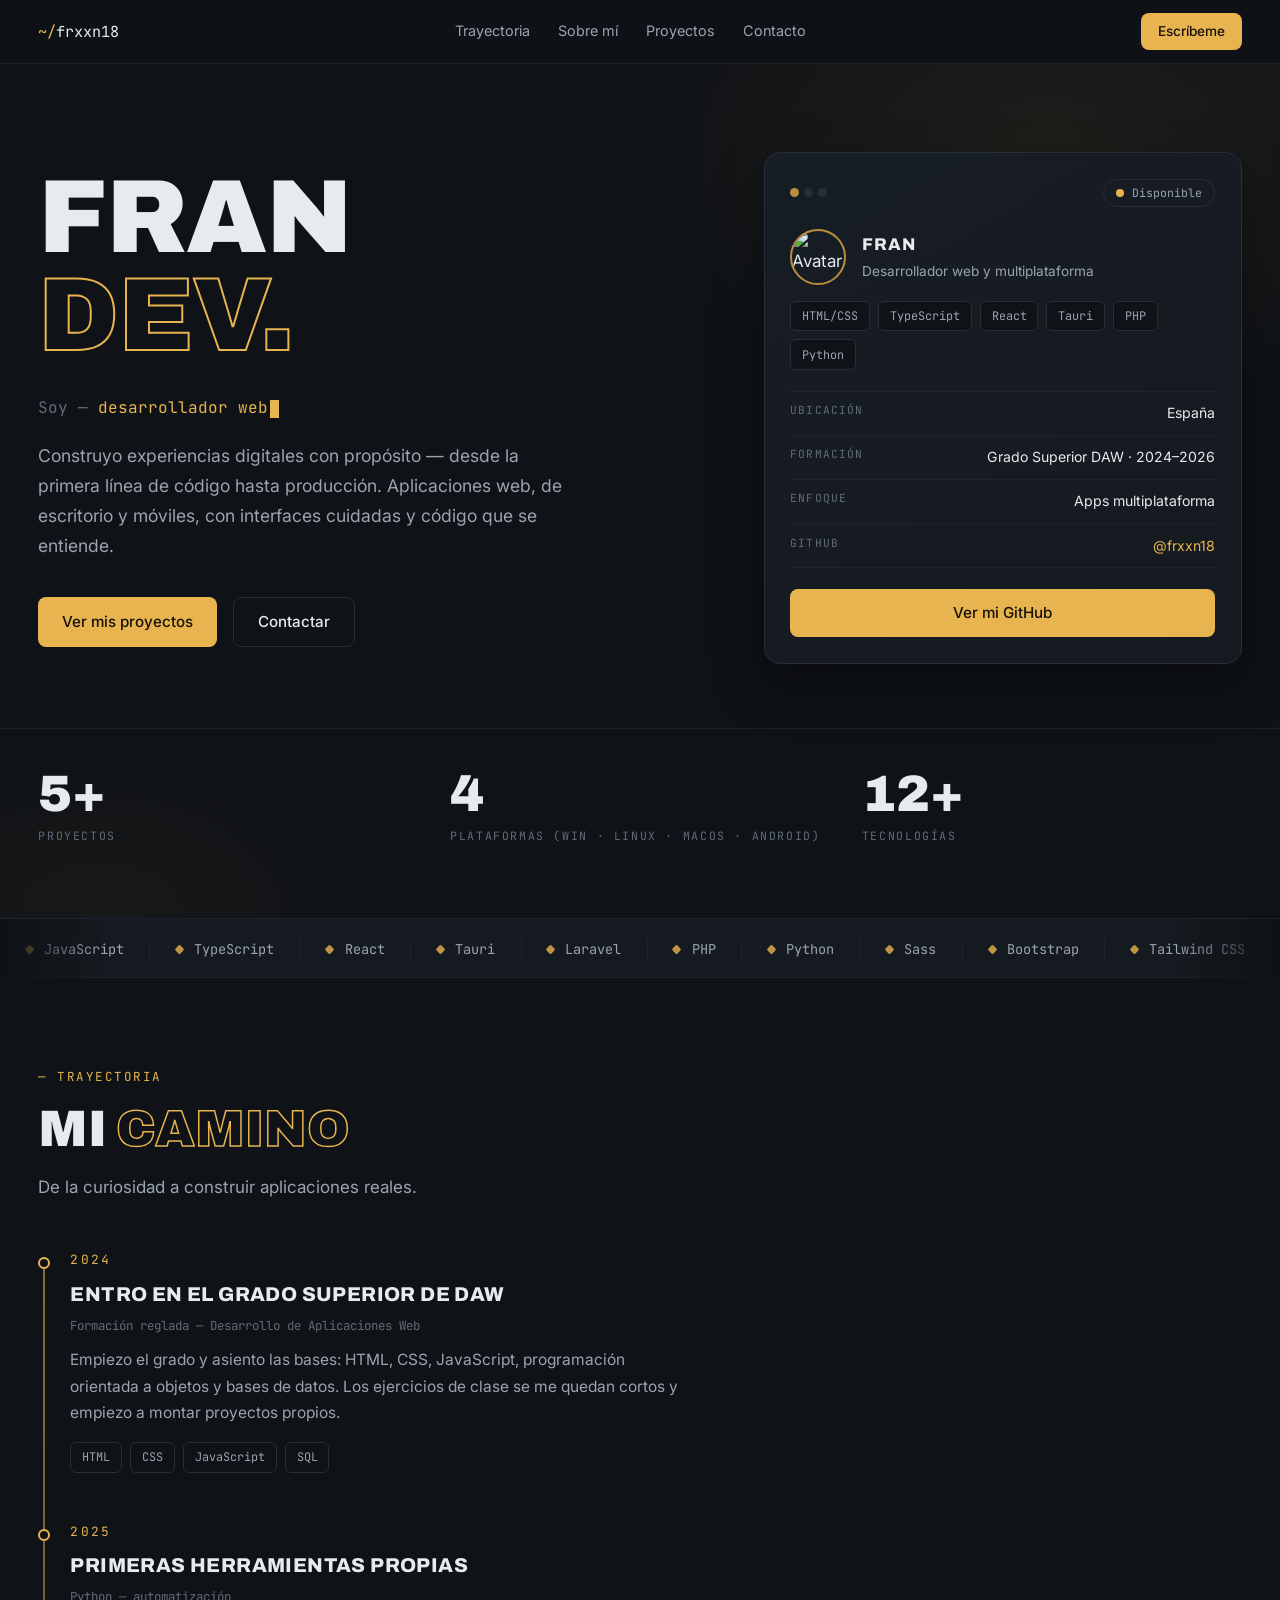
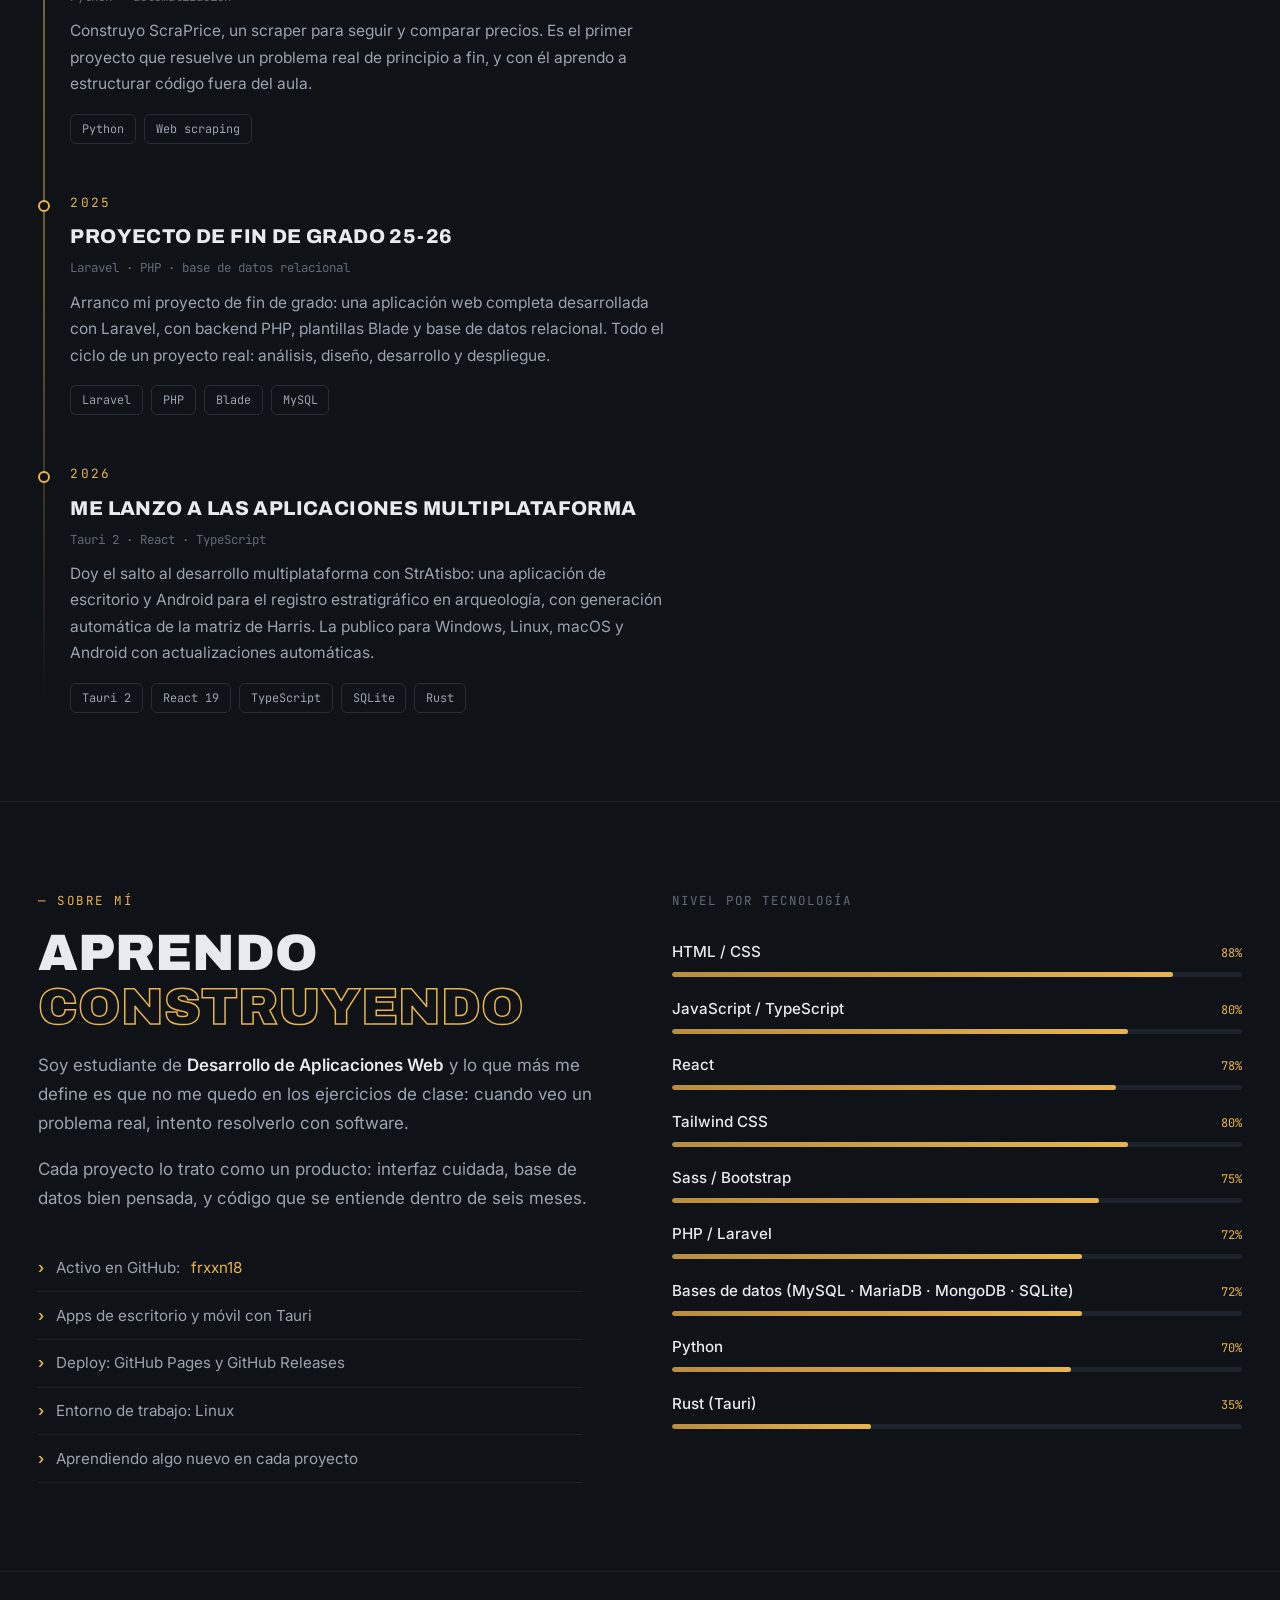
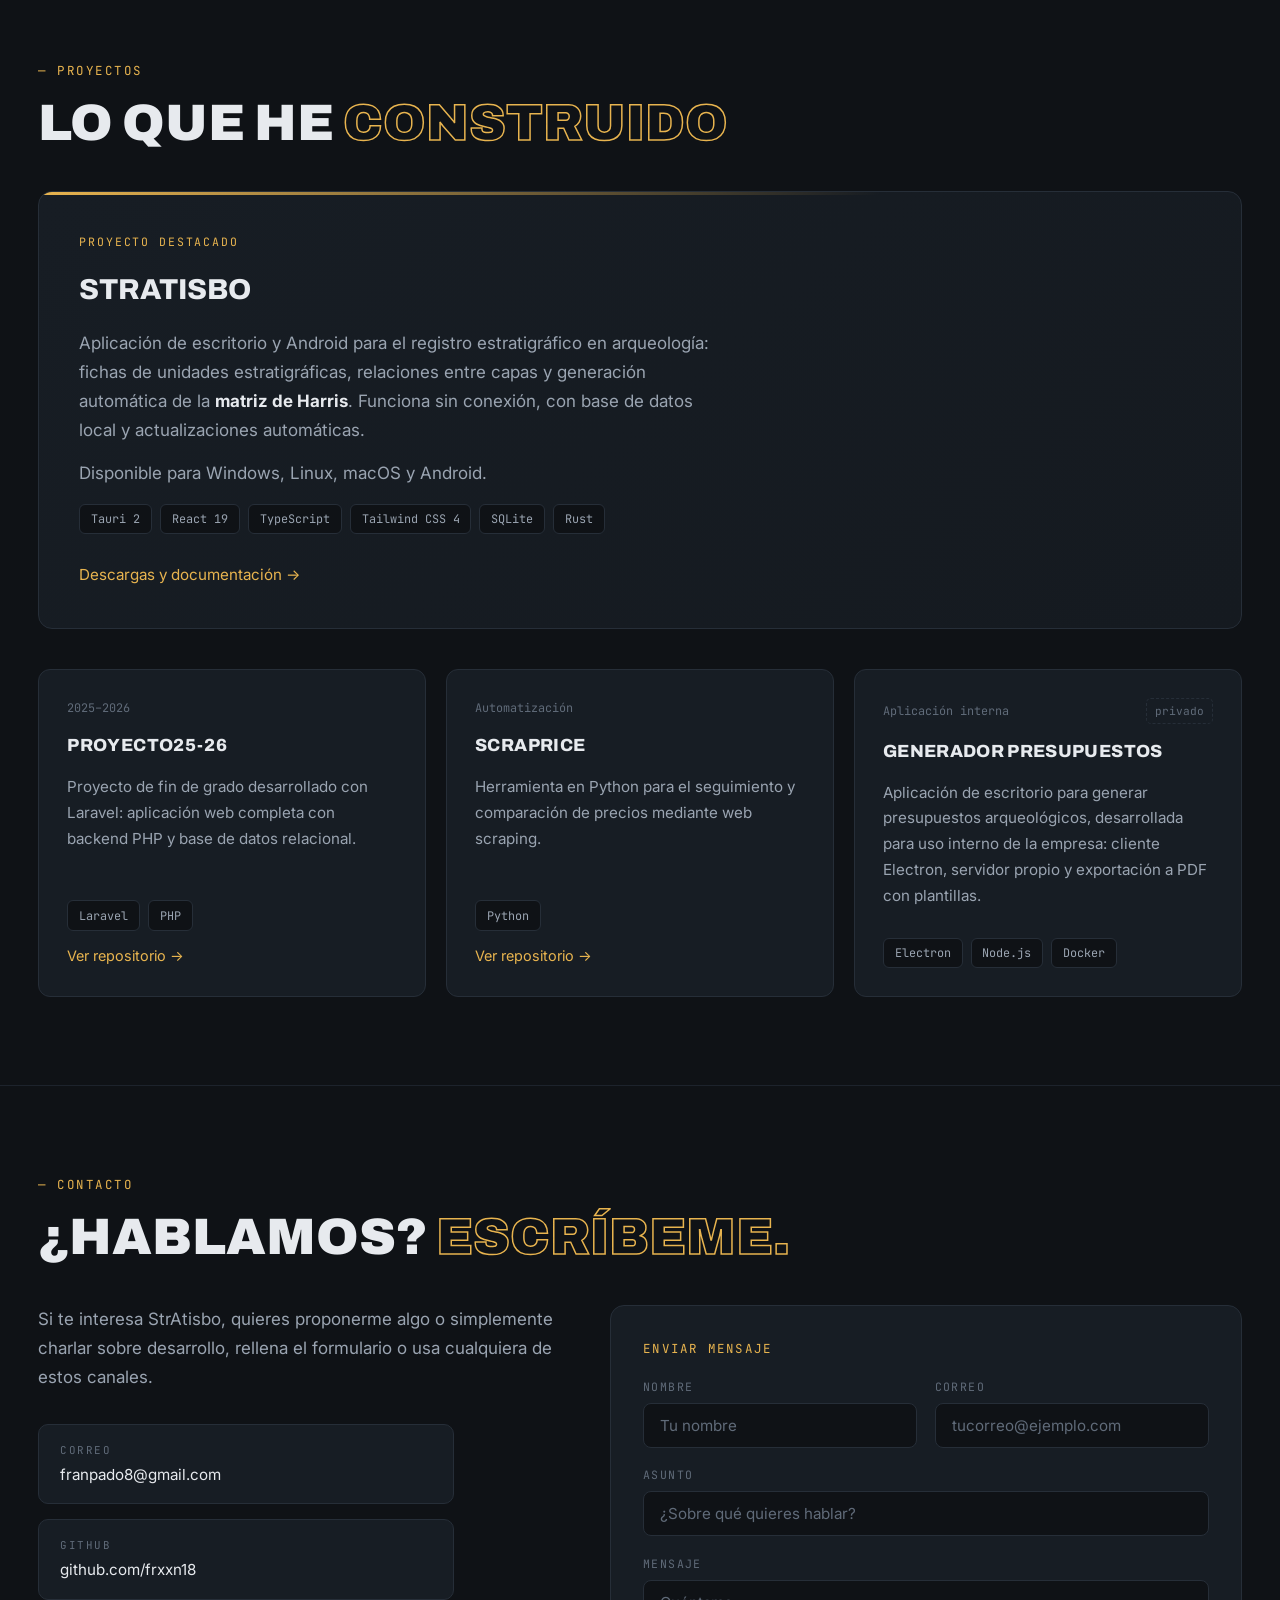
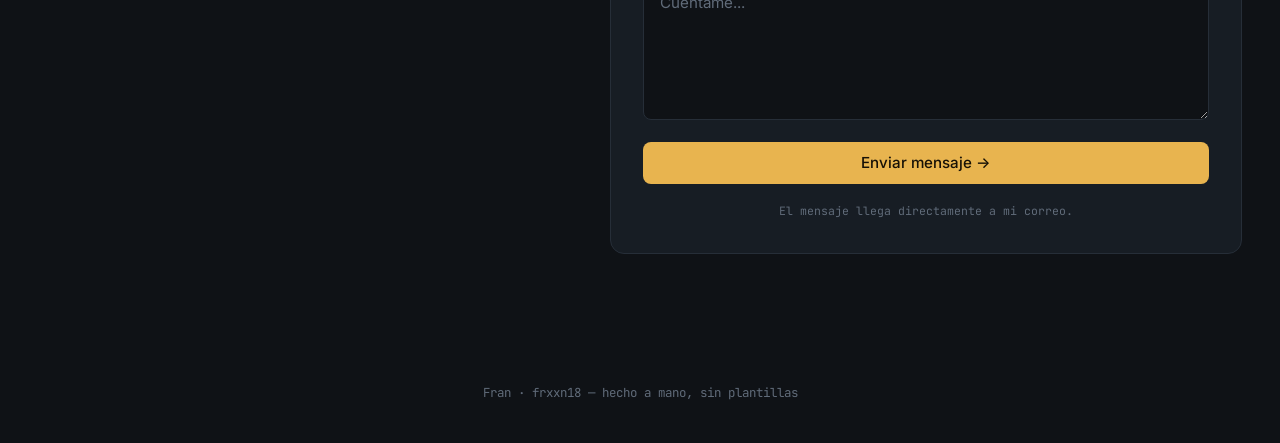
==== commit 429f8960: "Timeline actualizado, Generador Presupuestos, carrusel de tecnologías y mejoras visuales" ====
--- a/index.html
+++ b/index.html
@@ -30,7 +30,6 @@
 <header class="hero" id="top">
   <div class="wrap hero-grid">
     <div class="hero-main">
-      <p class="hero-eyebrow"><span class="line"></span><span class="dot"></span>ABIERTO A COLABORAR · 2026</p>
       <h1 class="hero-title">
         <span class="solid">FRAN</span>
         <span class="outline">DEV.</span>
@@ -56,7 +55,7 @@
         <img src="https://github.com/frxxn18.png" alt="Avatar de Fran" width="56" height="56">
         <div>
           <p class="pc-name">FRAN</p>
-          <p class="pc-role">Desarrollador web y de escritorio</p>
+          <p class="pc-role">Desarrollador web y multiplataforma</p>
         </div>
       </div>
       <div class="chips pc-chips">
@@ -80,6 +79,14 @@
     <div class="stat"><p class="n" data-count="12" data-suffix="+">0</p><p class="l">Tecnologías</p></div>
   </div>
 </header>
+
+<!-- ============ CARRUSEL DE TECNOLOGÍAS ============ -->
+<div class="marquee" aria-label="Tecnologías que manejo">
+  <div class="marquee-track">
+    <span class="mq-item">JavaScript</span><span class="mq-item">TypeScript</span><span class="mq-item">React</span><span class="mq-item">Tauri</span><span class="mq-item">Laravel</span><span class="mq-item">PHP</span><span class="mq-item">Python</span><span class="mq-item">Sass</span><span class="mq-item">Bootstrap</span><span class="mq-item">Tailwind CSS</span><span class="mq-item">MySQL</span><span class="mq-item">MariaDB</span><span class="mq-item">MongoDB</span><span class="mq-item">SQLite</span><span class="mq-item">HTML5</span><span class="mq-item">CSS3</span><span class="mq-item">Git</span>
+    <span class="mq-item">JavaScript</span><span class="mq-item">TypeScript</span><span class="mq-item">React</span><span class="mq-item">Tauri</span><span class="mq-item">Laravel</span><span class="mq-item">PHP</span><span class="mq-item">Python</span><span class="mq-item">Sass</span><span class="mq-item">Bootstrap</span><span class="mq-item">Tailwind CSS</span><span class="mq-item">MySQL</span><span class="mq-item">MariaDB</span><span class="mq-item">MongoDB</span><span class="mq-item">SQLite</span><span class="mq-item">HTML5</span><span class="mq-item">CSS3</span><span class="mq-item">Git</span>
+  </div>
+</div>
 
 <!-- ============ TIMELINE ============ -->
 <section id="trayectoria">
@@ -120,29 +127,30 @@
       <div class="tl-item reveal">
         <span class="tl-dot"></span>
         <p class="tl-year">2025</p>
-        <h3>Nace StrAtisbo</h3>
-        <p class="tl-where">Tauri 2 · React · TypeScript</p>
+        <h3>Proyecto de fin de grado 25-26</h3>
+        <p class="tl-where">Laravel · PHP · base de datos relacional</p>
         <p class="tl-desc">
-          Doy el salto a las aplicaciones multiplataforma: una app de
-          escritorio y Android para el registro estratigráfico en
-          arqueología, con base de datos local y generación automática
-          de la matriz de Harris.
-        </p>
-        <div class="chips"><span class="chip">Tauri 2</span><span class="chip">React 19</span><span class="chip">TypeScript</span><span class="chip">SQLite</span><span class="chip">Rust</span></div>
+          Arranco mi proyecto de fin de grado: una aplicación web completa
+          desarrollada con Laravel, con backend PHP, plantillas Blade y
+          base de datos relacional. Todo el ciclo de un proyecto real:
+          análisis, diseño, desarrollo y despliegue.
+        </p>
+        <div class="chips"><span class="chip">Laravel</span><span class="chip">PHP</span><span class="chip">Blade</span><span class="chip">MySQL</span></div>
       </div>
 
       <div class="tl-item reveal">
         <span class="tl-dot"></span>
         <p class="tl-year">2026</p>
-        <h3>Releases públicas y proyecto de fin de grado</h3>
-        <p class="tl-where">Laravel · distribución multiplataforma</p>
+        <h3>Me lanzo a las aplicaciones multiplataforma</h3>
+        <p class="tl-where">Tauri 2 · React · TypeScript</p>
         <p class="tl-desc">
-          Publico StrAtisbo para Windows, Linux, macOS y Android con
-          actualizaciones automáticas, y desarrollo mi proyecto de fin
-          de grado con Laravel: una aplicación web completa con backend
-          PHP y base de datos relacional.
-        </p>
-        <div class="chips"><span class="chip">Laravel</span><span class="chip">PHP</span><span class="chip">GitHub Releases</span></div>
+          Doy el salto al desarrollo multiplataforma con StrAtisbo: una
+          aplicación de escritorio y Android para el registro estratigráfico
+          en arqueología, con generación automática de la matriz de Harris.
+          La publico para Windows, Linux, macOS y Android con actualizaciones
+          automáticas.
+        </p>
+        <div class="chips"><span class="chip">Tauri 2</span><span class="chip">React 19</span><span class="chip">TypeScript</span><span class="chip">SQLite</span><span class="chip">Rust</span></div>
       </div>
     </div>
   </div>
@@ -181,9 +189,10 @@
         <div class="skill"><div class="row"><span class="name">JavaScript / TypeScript</span><span class="pct">80%</span></div><div class="bar"><div class="fill" data-w="80%"></div></div></div>
         <div class="skill"><div class="row"><span class="name">React</span><span class="pct">78%</span></div><div class="bar"><div class="fill" data-w="78%"></div></div></div>
         <div class="skill"><div class="row"><span class="name">Tailwind CSS</span><span class="pct">80%</span></div><div class="bar"><div class="fill" data-w="80%"></div></div></div>
-        <div class="skill"><div class="row"><span class="name">PHP / Laravel</span><span class="pct">62%</span></div><div class="bar"><div class="fill" data-w="62%"></div></div></div>
-        <div class="skill"><div class="row"><span class="name">SQL (SQLite / MySQL)</span><span class="pct">65%</span></div><div class="bar"><div class="fill" data-w="65%"></div></div></div>
-        <div class="skill"><div class="row"><span class="name">Python</span><span class="pct">55%</span></div><div class="bar"><div class="fill" data-w="55%"></div></div></div>
+        <div class="skill"><div class="row"><span class="name">Sass / Bootstrap</span><span class="pct">75%</span></div><div class="bar"><div class="fill" data-w="75%"></div></div></div>
+        <div class="skill"><div class="row"><span class="name">PHP / Laravel</span><span class="pct">72%</span></div><div class="bar"><div class="fill" data-w="72%"></div></div></div>
+        <div class="skill"><div class="row"><span class="name">Bases de datos (MySQL · MariaDB · MongoDB · SQLite)</span><span class="pct">72%</span></div><div class="bar"><div class="fill" data-w="72%"></div></div></div>
+        <div class="skill"><div class="row"><span class="name">Python</span><span class="pct">70%</span></div><div class="bar"><div class="fill" data-w="70%"></div></div></div>
         <div class="skill"><div class="row"><span class="name">Rust (Tauri)</span><span class="pct">35%</span></div><div class="bar"><div class="fill" data-w="35%"></div></div></div>
       </div>
     </div>
@@ -236,10 +245,10 @@
       </article>
 
       <article class="card reveal">
-        <div class="meta"><span>Presentación</span><span class="private-badge">privado</span></div>
-        <h3>Pres-Atisbo_Final</h3>
-        <p>Material de presentación del proyecto StrAtisbo. El repositorio es privado, pero forma parte del recorrido del proyecto.</p>
-        <div class="chips"><span class="chip">Documentación</span></div>
+        <div class="meta"><span>Aplicación interna</span><span class="private-badge">privado</span></div>
+        <h3>Generador Presupuestos</h3>
+        <p>Aplicación de escritorio para generar presupuestos arqueológicos, desarrollada para uso interno de la empresa: cliente Electron, servidor propio y exportación a PDF con plantillas.</p>
+        <div class="chips"><span class="chip">Electron</span><span class="chip">Node.js</span><span class="chip">Docker</span></div>
       </article>
     </div>
   </div>
--- a/css/styles.css
+++ b/css/styles.css
@@ -32,7 +32,7 @@
 ::selection{background:var(--accent);color:#14100a}
 a{color:var(--accent);text-decoration:none}
 a:hover{text-decoration:underline;text-underline-offset:3px}
-.wrap{max-width:72rem;margin:0 auto;padding:0 1.5rem}
+.wrap{max-width:90rem;margin:0 auto;padding:0 clamp(1.25rem,3vw,2.5rem)}
 
 /* ---------- botones ---------- */
 .btn{
@@ -56,7 +56,7 @@
   border-bottom:1px solid var(--line-soft);
 }
 .nav-inner{
-  max-width:72rem;margin:0 auto;padding:.8rem 1.5rem;
+  max-width:90rem;margin:0 auto;padding:.8rem clamp(1.25rem,3vw,2.5rem);
   display:flex;align-items:center;justify-content:space-between;gap:1rem;
 }
 .brand{font-family:var(--font-mono);font-size:.95rem;color:var(--text)}
@@ -86,12 +86,6 @@
 }
 @media(max-width:900px){.hero-grid{grid-template-columns:1fr}}
 
-.hero-eyebrow{
-  font-family:var(--font-mono);font-size:.78rem;letter-spacing:.22em;
-  color:var(--text-dim);display:flex;align-items:center;gap:.7rem;
-  margin-bottom:1.75rem;
-}
-.hero-eyebrow .line{width:2.2rem;height:1px;background:var(--accent);opacity:.7}
 .dot{
   width:.5rem;height:.5rem;border-radius:50%;background:var(--accent);
   display:inline-block;flex:none;
@@ -187,6 +181,36 @@
   letter-spacing:.14em;text-transform:uppercase;color:var(--text-faint);
 }
 
+/* ---------- carrusel de tecnologías ---------- */
+.marquee{
+  overflow:hidden;white-space:nowrap;
+  border-bottom:1px solid var(--line-soft);
+  background:var(--bg-raised);
+  padding:.9rem 0;
+  -webkit-mask-image:linear-gradient(90deg,transparent,black 8%,black 92%,transparent);
+  mask-image:linear-gradient(90deg,transparent,black 8%,black 92%,transparent);
+}
+.marquee-track{
+  display:inline-flex;align-items:center;
+  animation:marquee 38s linear infinite;
+}
+.marquee:hover .marquee-track{animation-play-state:paused}
+@keyframes marquee{
+  from{transform:translateX(-50%)}
+  to{transform:translateX(0)}
+}
+.mq-item{
+  font-family:var(--font-mono);font-size:.85rem;color:var(--text-dim);
+  display:inline-flex;align-items:center;
+  padding:0 1.6rem;
+  border-right:1px solid var(--line-soft);
+}
+.mq-item::before{
+  content:"";width:7px;height:7px;margin-right:.7rem;
+  background:var(--accent);opacity:.8;
+  transform:rotate(45deg);border-radius:1.5px;flex:none;
+}
+
 /* ---------- secciones ---------- */
 section{padding:5.5rem 0;border-bottom:1px solid var(--line-soft)}
 section.last{border-bottom:none}
@@ -388,4 +412,5 @@
   .dot,.cursor{animation:none}
   .btn,.card,.contact-card{transition:none}
   .bar .fill{transition:none}
-}
+  .marquee-track{animation:none}
+}
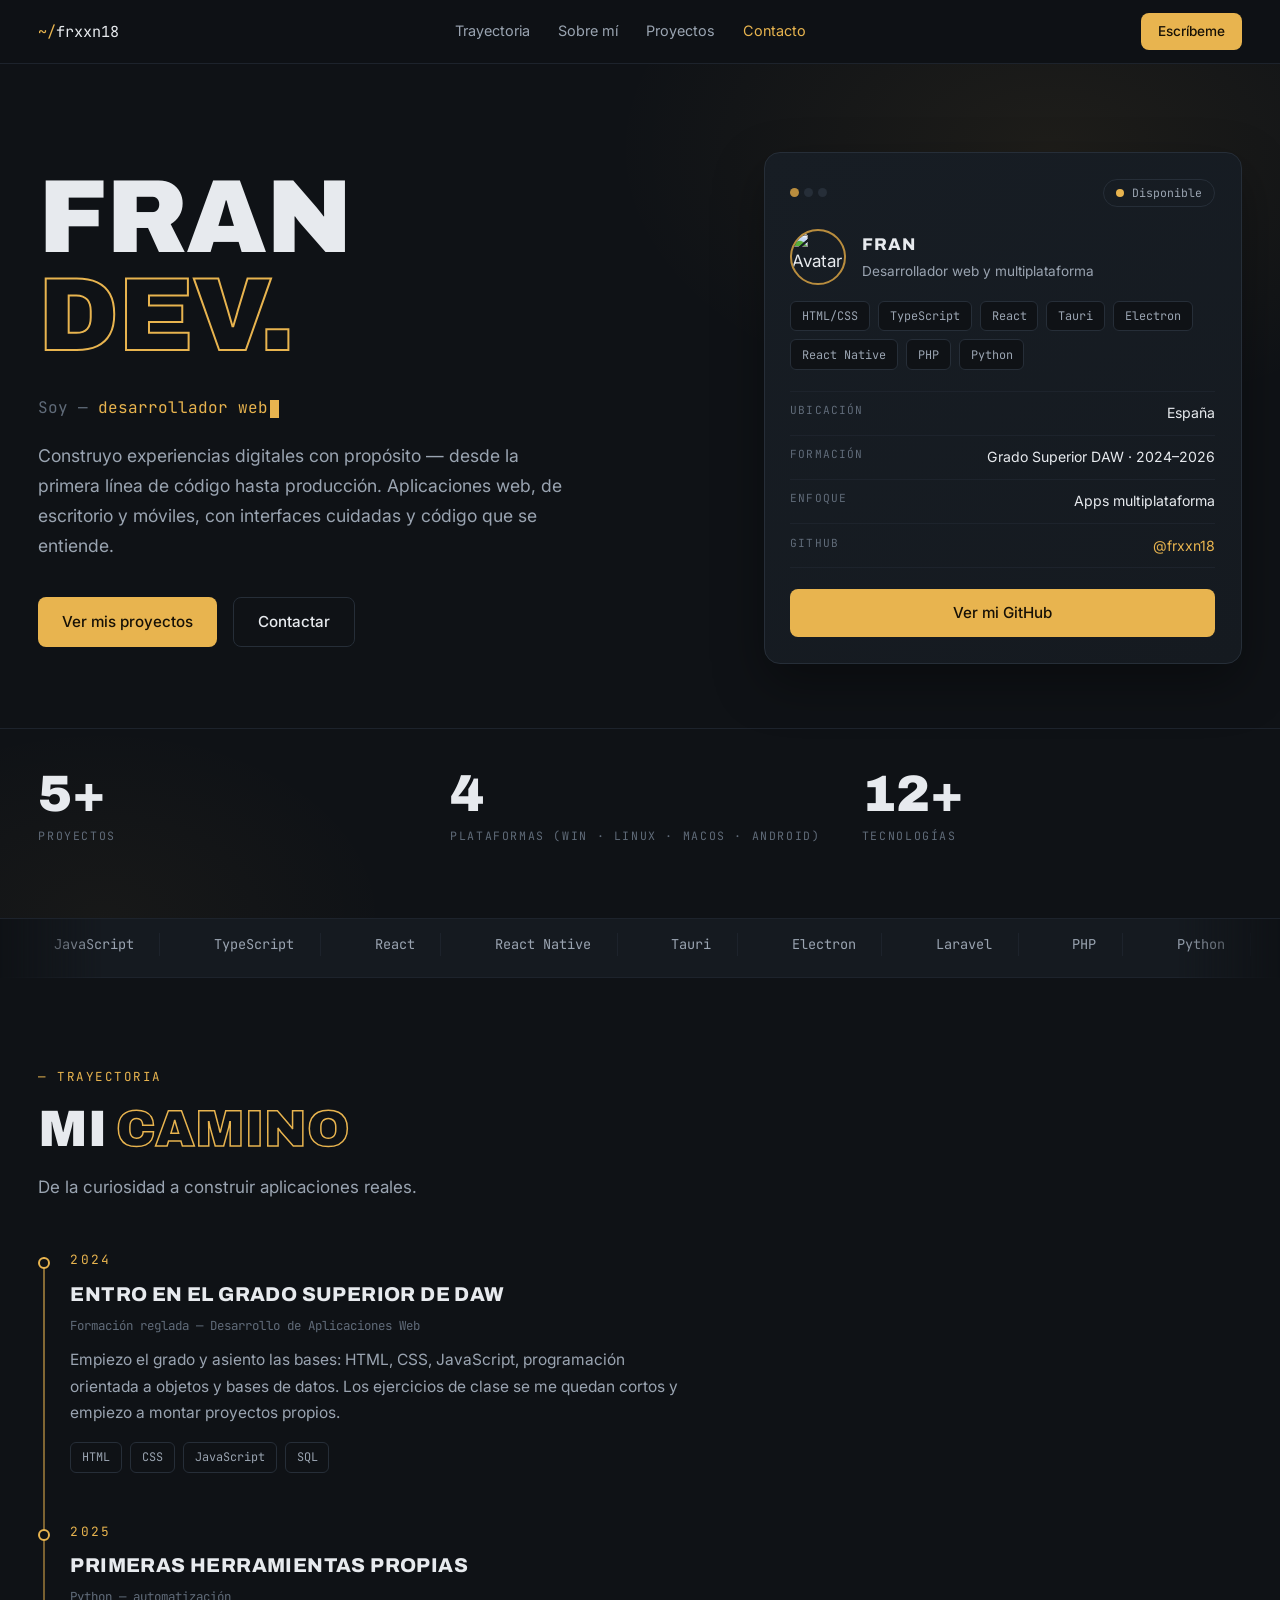
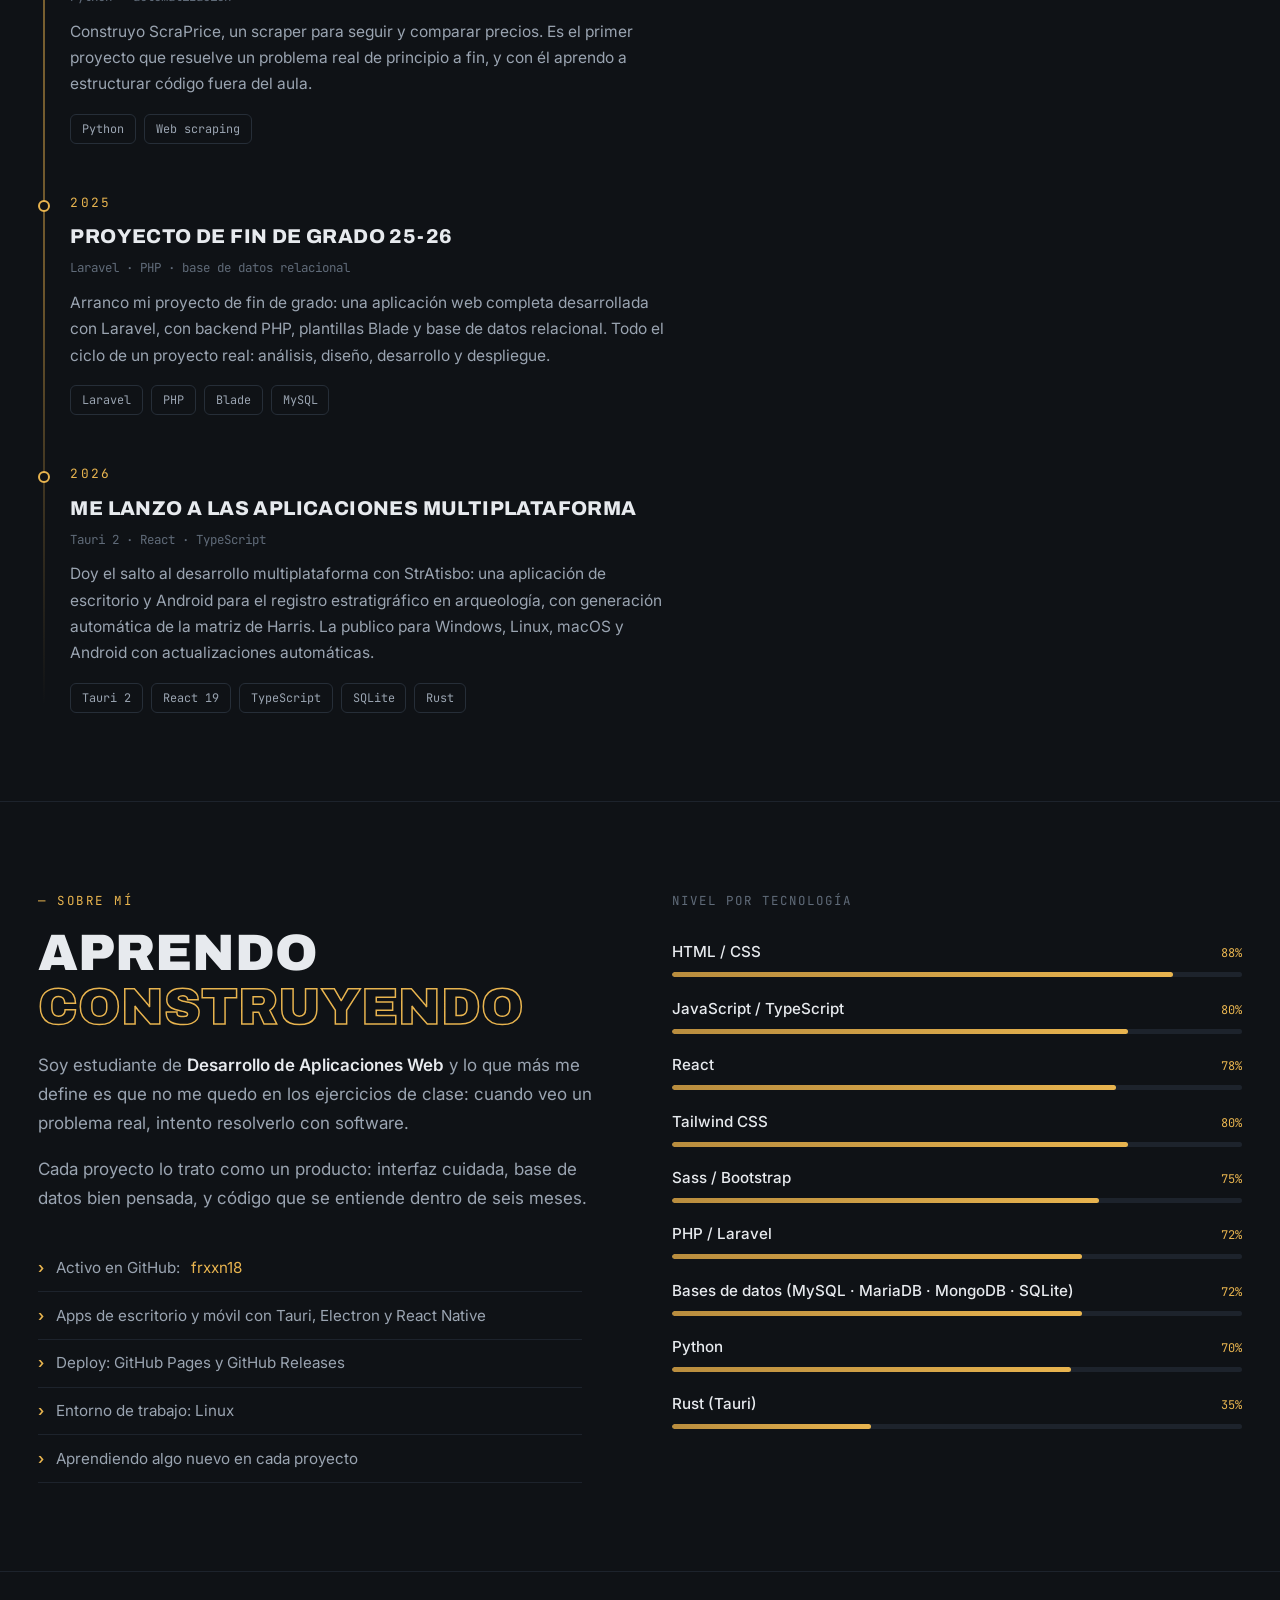
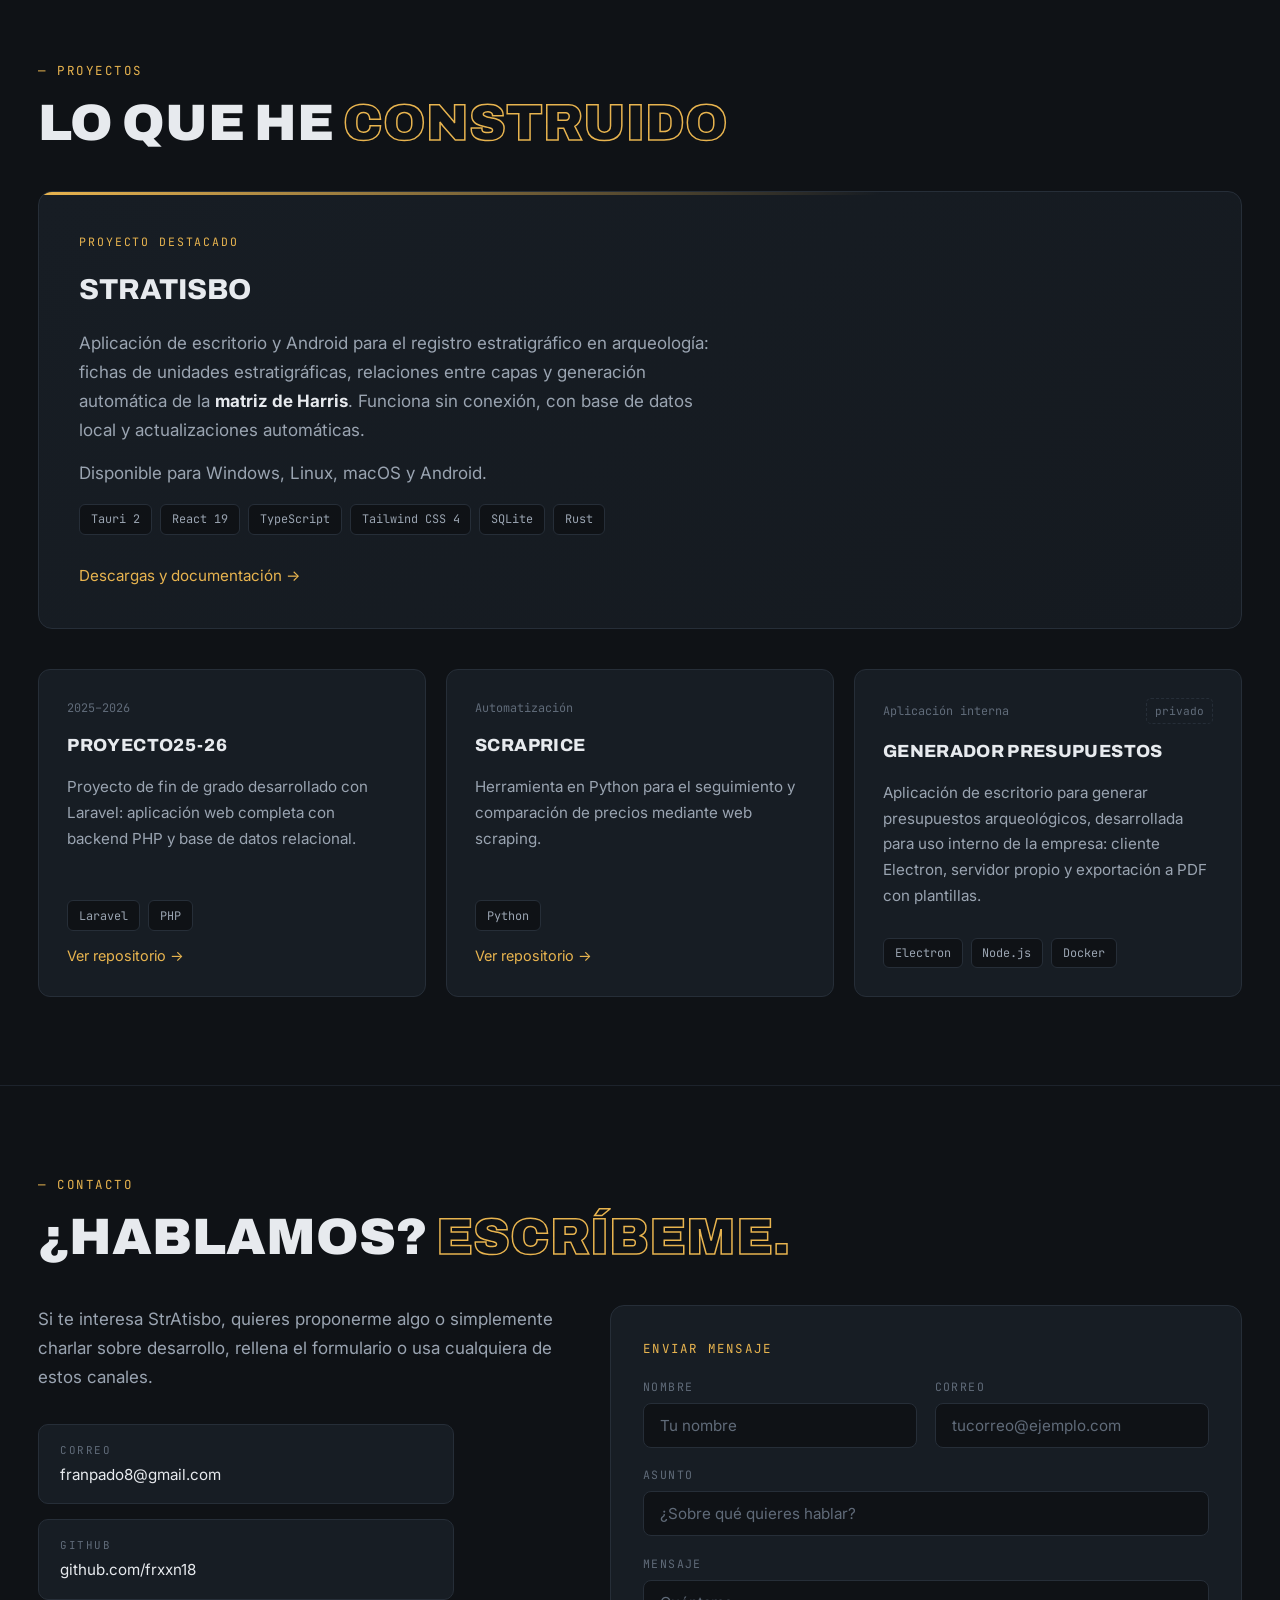
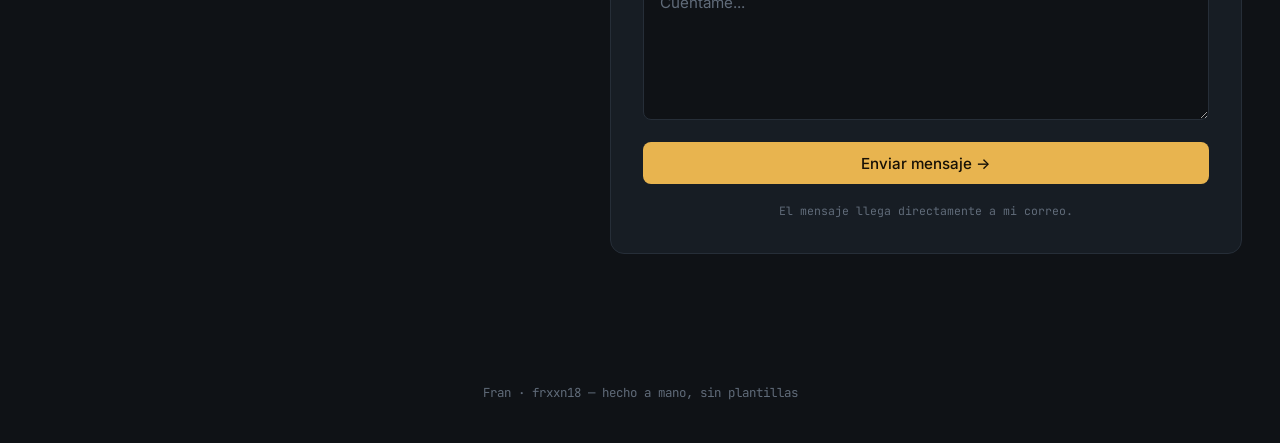
==== commit f68dc64c: "Carrusel con logos, más animaciones y menciones" ====
--- a/index.html
+++ b/index.html
@@ -12,6 +12,8 @@
 <link rel="stylesheet" href="css/styles.css">
 </head>
 <body>
+
+<div class="progress" id="progress" aria-hidden="true"></div>
 
 <nav>
   <div class="nav-inner">
@@ -61,6 +63,7 @@
       <div class="chips pc-chips">
         <span class="chip">HTML/CSS</span><span class="chip">TypeScript</span>
         <span class="chip">React</span><span class="chip">Tauri</span>
+        <span class="chip">Electron</span><span class="chip">React Native</span>
         <span class="chip">PHP</span><span class="chip">Python</span>
       </div>
       <ul class="pc-rows">
@@ -82,10 +85,7 @@
 
 <!-- ============ CARRUSEL DE TECNOLOGÍAS ============ -->
 <div class="marquee" aria-label="Tecnologías que manejo">
-  <div class="marquee-track">
-    <span class="mq-item">JavaScript</span><span class="mq-item">TypeScript</span><span class="mq-item">React</span><span class="mq-item">Tauri</span><span class="mq-item">Laravel</span><span class="mq-item">PHP</span><span class="mq-item">Python</span><span class="mq-item">Sass</span><span class="mq-item">Bootstrap</span><span class="mq-item">Tailwind CSS</span><span class="mq-item">MySQL</span><span class="mq-item">MariaDB</span><span class="mq-item">MongoDB</span><span class="mq-item">SQLite</span><span class="mq-item">HTML5</span><span class="mq-item">CSS3</span><span class="mq-item">Git</span>
-    <span class="mq-item">JavaScript</span><span class="mq-item">TypeScript</span><span class="mq-item">React</span><span class="mq-item">Tauri</span><span class="mq-item">Laravel</span><span class="mq-item">PHP</span><span class="mq-item">Python</span><span class="mq-item">Sass</span><span class="mq-item">Bootstrap</span><span class="mq-item">Tailwind CSS</span><span class="mq-item">MySQL</span><span class="mq-item">MariaDB</span><span class="mq-item">MongoDB</span><span class="mq-item">SQLite</span><span class="mq-item">HTML5</span><span class="mq-item">CSS3</span><span class="mq-item">Git</span>
-  </div>
+  <div class="marquee-track" id="mq-track"></div>
 </div>
 
 <!-- ============ TIMELINE ============ -->
@@ -175,7 +175,7 @@
       </div>
       <ul class="about-rows">
         <li><span class="arrow">›</span>Activo en GitHub: <a href="https://github.com/frxxn18" target="_blank" rel="noopener">frxxn18</a></li>
-        <li><span class="arrow">›</span>Apps de escritorio y móvil con Tauri</li>
+        <li><span class="arrow">›</span>Apps de escritorio y móvil con Tauri, Electron y React Native</li>
         <li><span class="arrow">›</span>Deploy: GitHub Pages y GitHub Releases</li>
         <li><span class="arrow">›</span>Entorno de trabajo: Linux</li>
         <li><span class="arrow">›</span>Aprendiendo algo nuevo en cada proyecto</li>
@@ -307,6 +307,12 @@
   </div>
 </footer>
 
+<button class="to-top" id="toTop" aria-label="Volver arriba">
+  <svg width="16" height="16" viewBox="0 0 16 16" fill="none" aria-hidden="true">
+    <path d="M8 13V3M8 3L3.5 7.5M8 3l4.5 4.5" stroke="currentColor" stroke-width="1.8" stroke-linecap="round" stroke-linejoin="round"/>
+  </svg>
+</button>
+
 <script src="js/main.js"></script>
 </body>
 </html>
--- a/css/styles.css
+++ b/css/styles.css
@@ -34,6 +34,26 @@
 a:hover{text-decoration:underline;text-underline-offset:3px}
 .wrap{max-width:90rem;margin:0 auto;padding:0 clamp(1.25rem,3vw,2.5rem)}
 
+/* ---------- barra de progreso de scroll ---------- */
+.progress{
+  position:fixed;top:0;left:0;z-index:60;
+  height:3px;width:0;
+  background:linear-gradient(90deg,var(--accent-dim),var(--accent));
+  pointer-events:none;
+}
+
+/* ---------- botón de volver arriba ---------- */
+.to-top{
+  position:fixed;right:1.5rem;bottom:1.5rem;z-index:55;
+  width:44px;height:44px;border-radius:50%;
+  border:1px solid var(--line);background:var(--bg-card);color:var(--text-dim);
+  display:flex;align-items:center;justify-content:center;cursor:pointer;
+  opacity:0;transform:translateY(10px);pointer-events:none;
+  transition:opacity .25s ease,transform .25s ease,border-color .2s ease,color .2s ease;
+}
+.to-top.show{opacity:1;transform:none;pointer-events:auto}
+.to-top:hover{border-color:var(--accent-dim);color:var(--accent)}
+
 /* ---------- botones ---------- */
 .btn{
   display:inline-flex;align-items:center;gap:.5rem;
@@ -65,6 +85,7 @@
 .nav-links{display:flex;gap:1.75rem;font-size:.9rem}
 .nav-links a{color:var(--text-dim)}
 .nav-links a:hover{color:var(--text);text-decoration:none}
+.nav-links a.active{color:var(--accent)}
 @media(max-width:720px){.nav-links{display:none}}
 
 /* ---------- hero ---------- */
@@ -95,6 +116,17 @@
   0%{box-shadow:0 0 0 0 rgba(232,180,79,.45)}
   70%{box-shadow:0 0 0 7px rgba(232,180,79,0)}
   100%{box-shadow:0 0 0 0 rgba(232,180,79,0)}
+}
+
+/* entrada del hero al cargar la página */
+.hero-main > *{animation:fadeUp .7s cubic-bezier(.22,.8,.35,1) both}
+.hero-main > :nth-child(1){animation-delay:.05s}
+.hero-main > :nth-child(2){animation-delay:.18s}
+.hero-main > :nth-child(3){animation-delay:.3s}
+.hero-main > :nth-child(4){animation-delay:.42s}
+@keyframes fadeUp{
+  from{opacity:0;transform:translateY(22px)}
+  to{opacity:1;transform:none}
 }
 
 .hero-title{
@@ -192,9 +224,8 @@
 }
 .marquee-track{
   display:inline-flex;align-items:center;
-  animation:marquee 38s linear infinite;
-}
-.marquee:hover .marquee-track{animation-play-state:paused}
+  animation:marquee 44s linear infinite;
+}
 @keyframes marquee{
   from{transform:translateX(-50%)}
   to{transform:translateX(0)}
@@ -205,11 +236,7 @@
   padding:0 1.6rem;
   border-right:1px solid var(--line-soft);
 }
-.mq-item::before{
-  content:"";width:7px;height:7px;margin-right:.7rem;
-  background:var(--accent);opacity:.8;
-  transform:rotate(45deg);border-radius:1.5px;flex:none;
-}
+.mq-logo{margin-right:.7rem;flex:none}
 
 /* ---------- secciones ---------- */
 section{padding:5.5rem 0;border-bottom:1px solid var(--line-soft)}
@@ -266,7 +293,9 @@
   font-family:var(--font-mono);font-size:.74rem;
   border:1px solid var(--line);border-radius:6px;
   padding:.26rem .68rem;color:var(--text-dim);background:var(--bg);
-}
+  transition:border-color .2s ease,color .2s ease;
+}
+.chip:hover{border-color:var(--accent-dim);color:var(--text)}
 
 /* ---------- sobre mí + skills ---------- */
 .about-grid{
@@ -410,7 +439,8 @@
   html{scroll-behavior:auto}
   .reveal{opacity:1;transform:none;transition:none}
   .dot,.cursor{animation:none}
-  .btn,.card,.contact-card{transition:none}
+  .btn,.card,.contact-card,.chip,.to-top{transition:none}
   .bar .fill{transition:none}
   .marquee-track{animation:none}
-}
+  .hero-main > *{animation:none}
+}
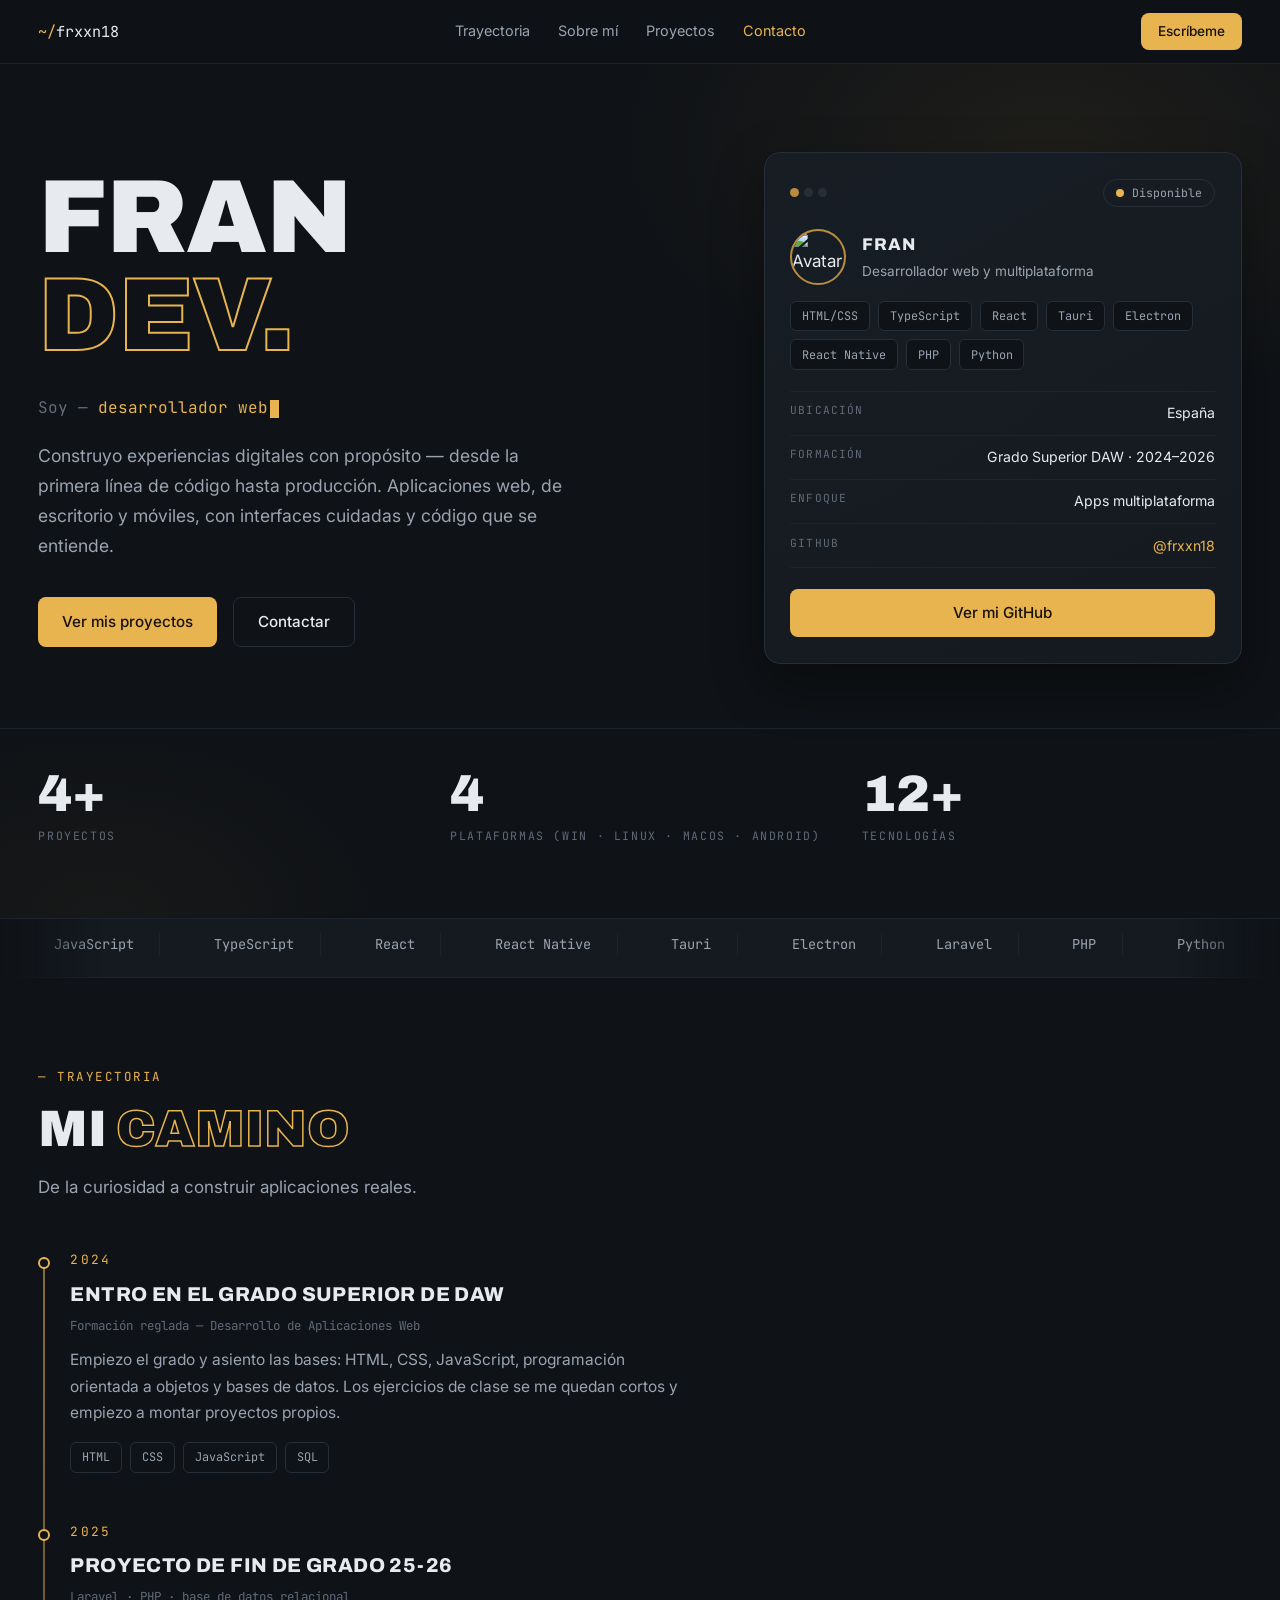
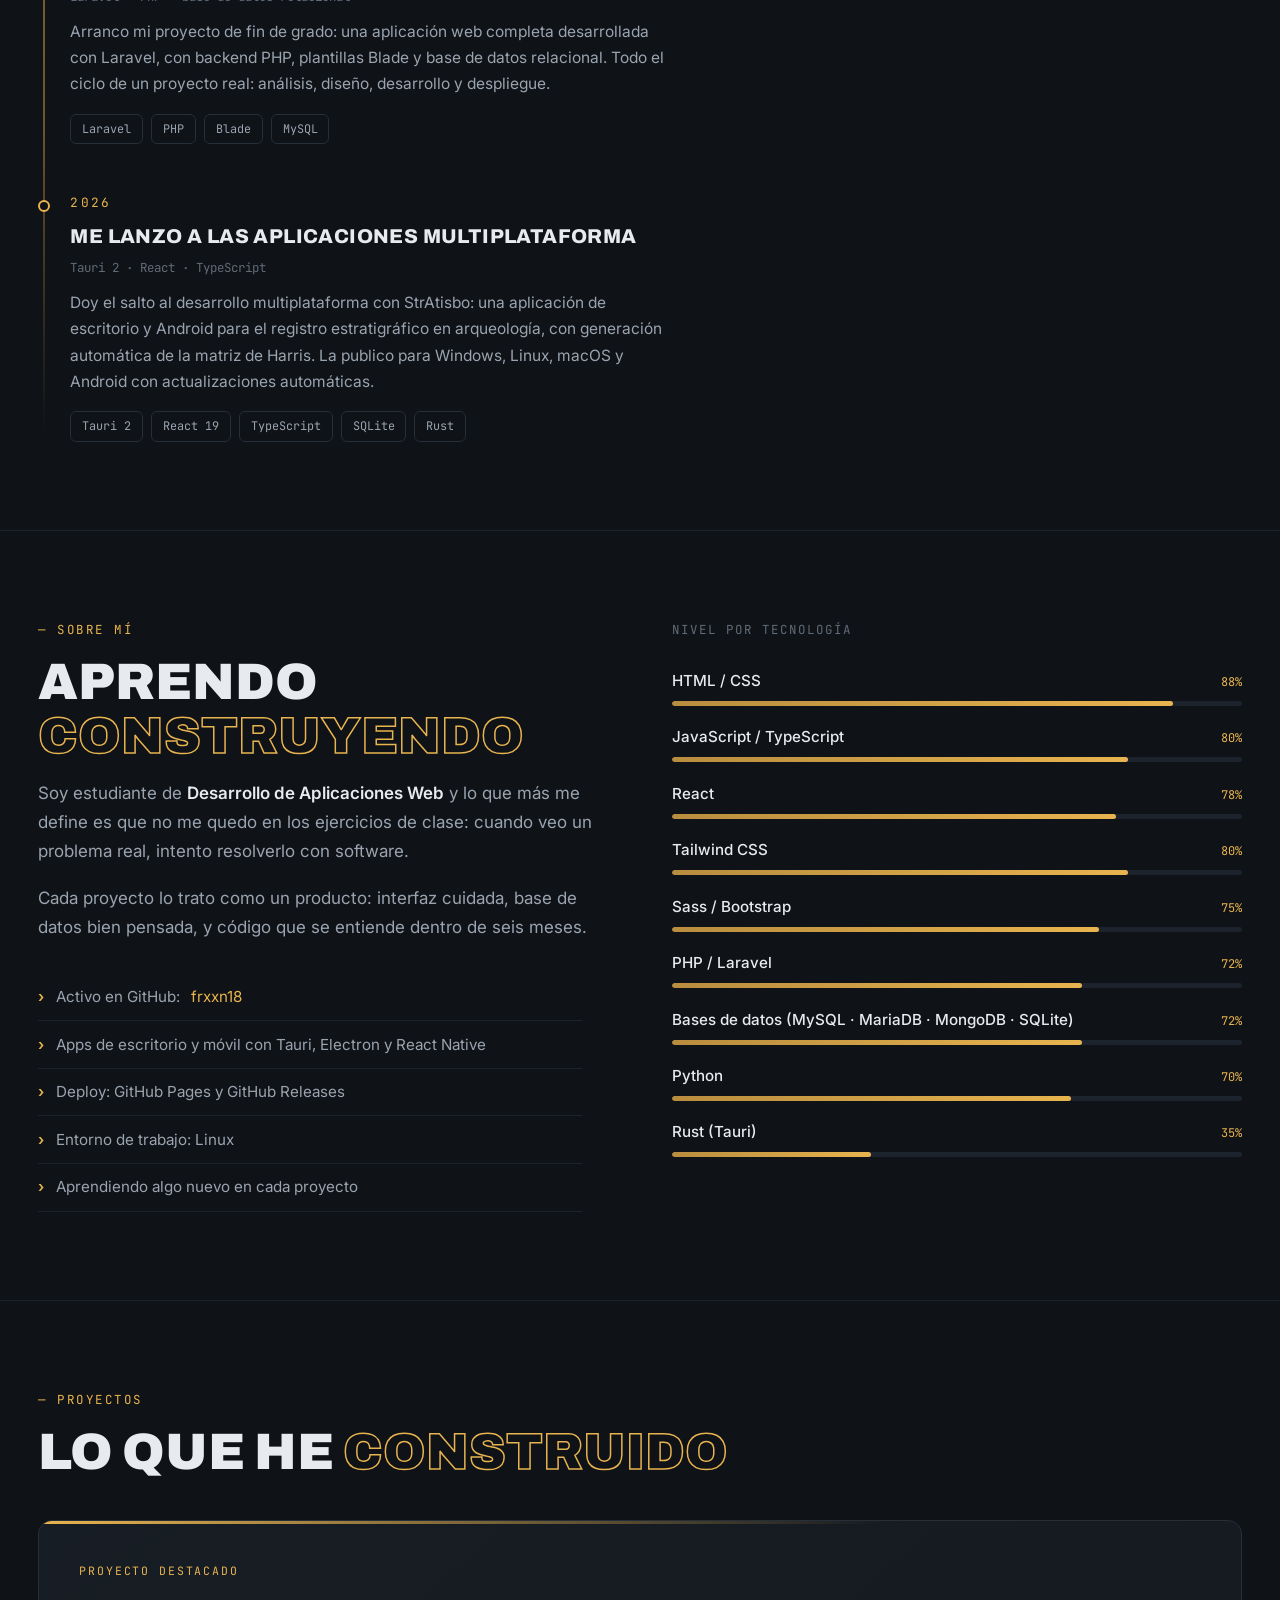
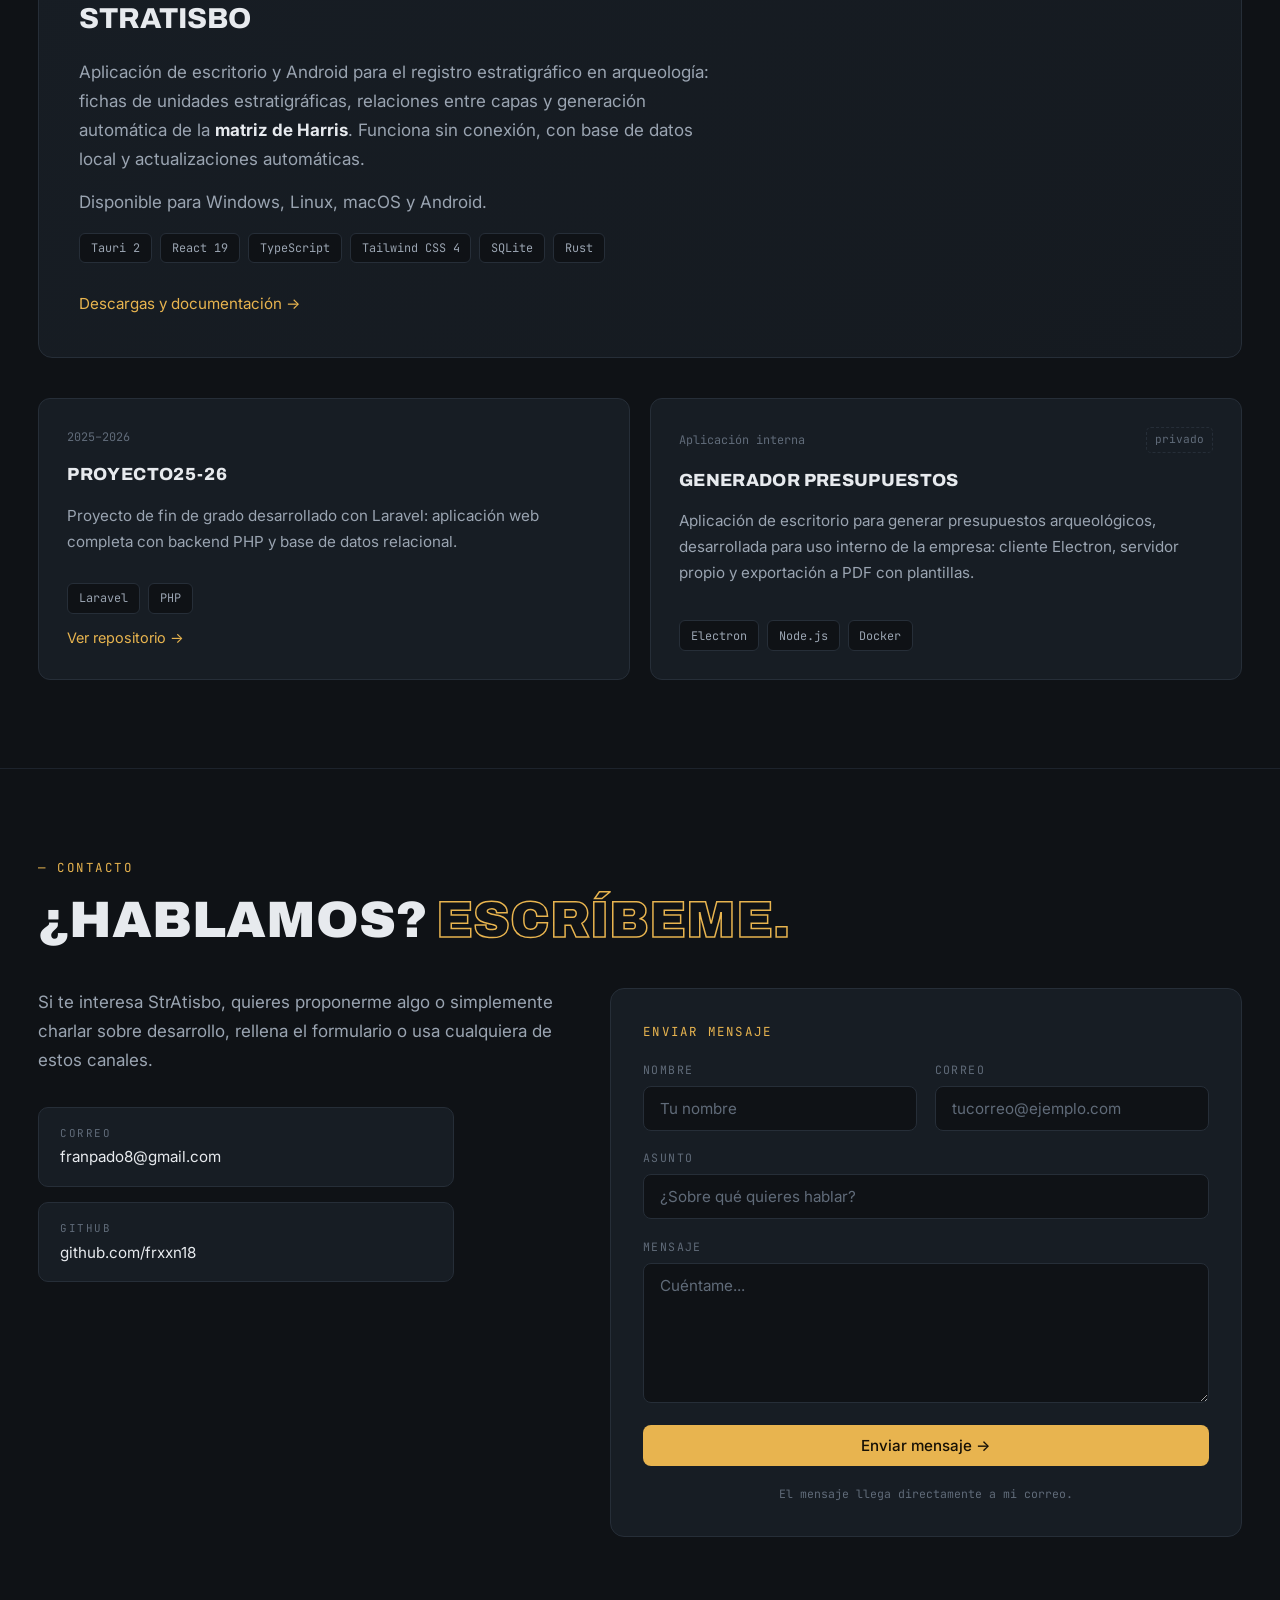
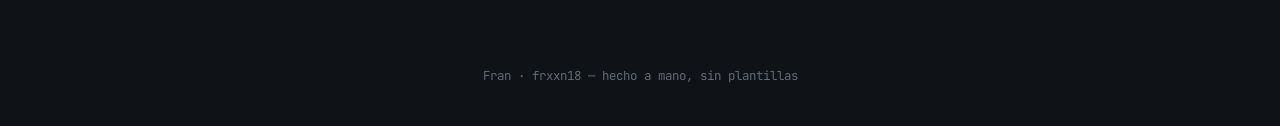
==== commit cb3bd479: "Quitar ScraPrice del portfolio" ====
--- a/index.html
+++ b/index.html
@@ -77,7 +77,7 @@
   </div>
 
   <div class="wrap stats reveal">
-    <div class="stat"><p class="n" data-count="5" data-suffix="+">0</p><p class="l">Proyectos</p></div>
+    <div class="stat"><p class="n" data-count="4" data-suffix="+">0</p><p class="l">Proyectos</p></div>
     <div class="stat"><p class="n" data-count="4">0</p><p class="l">Plataformas (Win · Linux · macOS · Android)</p></div>
     <div class="stat"><p class="n" data-count="12" data-suffix="+">0</p><p class="l">Tecnologías</p></div>
   </div>
@@ -109,19 +109,6 @@
           de clase se me quedan cortos y empiezo a montar proyectos propios.
         </p>
         <div class="chips"><span class="chip">HTML</span><span class="chip">CSS</span><span class="chip">JavaScript</span><span class="chip">SQL</span></div>
-      </div>
-
-      <div class="tl-item reveal">
-        <span class="tl-dot"></span>
-        <p class="tl-year">2025</p>
-        <h3>Primeras herramientas propias</h3>
-        <p class="tl-where">Python — automatización</p>
-        <p class="tl-desc">
-          Construyo ScraPrice, un scraper para seguir y comparar precios.
-          Es el primer proyecto que resuelve un problema real de principio
-          a fin, y con él aprendo a estructurar código fuera del aula.
-        </p>
-        <div class="chips"><span class="chip">Python</span><span class="chip">Web scraping</span></div>
       </div>
 
       <div class="tl-item reveal">
@@ -234,14 +221,6 @@
         <p>Proyecto de fin de grado desarrollado con Laravel: aplicación web completa con backend PHP y base de datos relacional.</p>
         <div class="chips"><span class="chip">Laravel</span><span class="chip">PHP</span></div>
         <a class="repo-link" href="https://github.com/frxxn18/PROYECTO25-26" target="_blank" rel="noopener">Ver repositorio →</a>
-      </article>
-
-      <article class="card reveal">
-        <div class="meta"><span>Automatización</span></div>
-        <h3>ScraPrice</h3>
-        <p>Herramienta en Python para el seguimiento y comparación de precios mediante web scraping.</p>
-        <div class="chips"><span class="chip">Python</span></div>
-        <a class="repo-link" href="https://github.com/frxxn18/ScraPrice" target="_blank" rel="noopener">Ver repositorio →</a>
       </article>
 
       <article class="card reveal">
